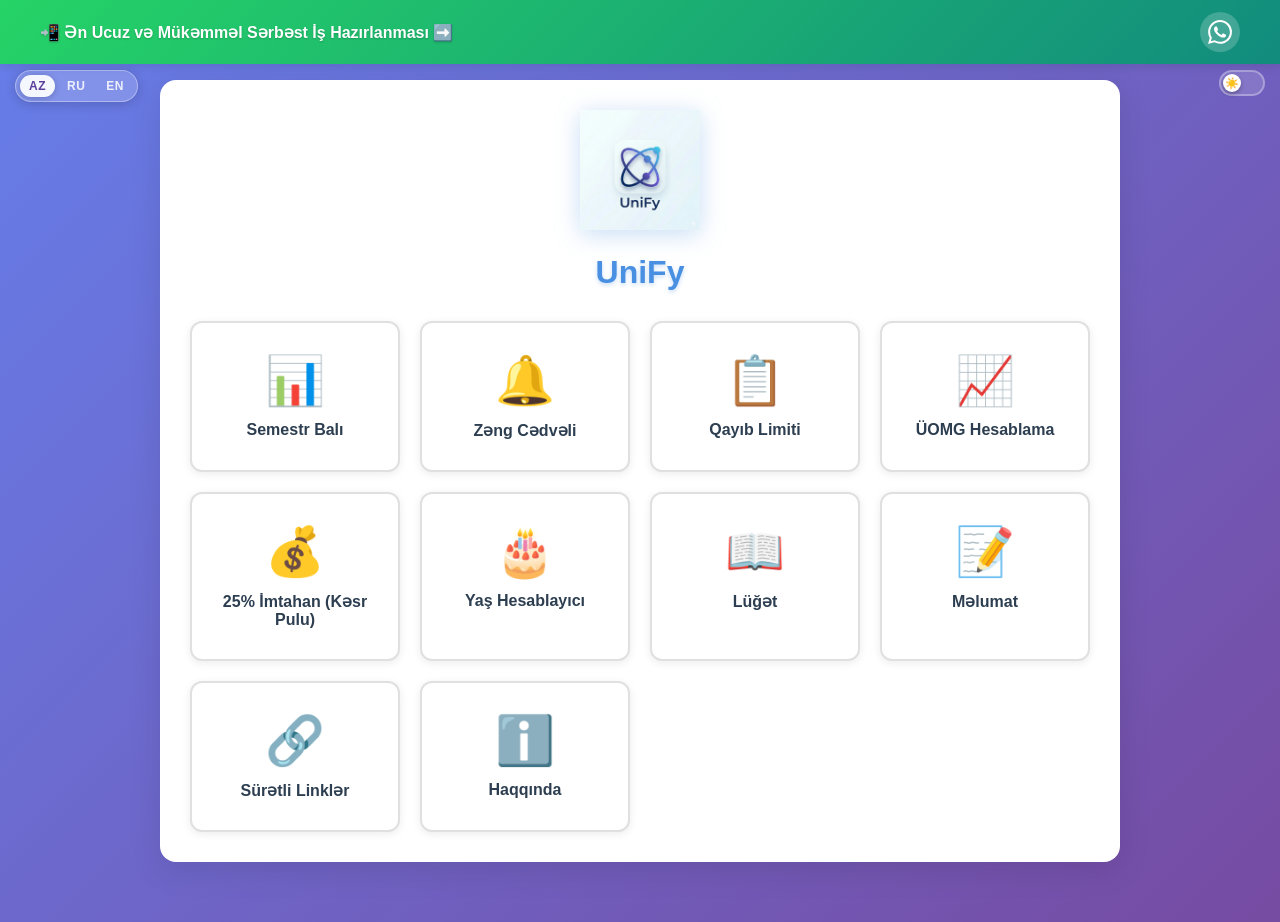
==== index.html @ 50941c1e "feat: zeng cedveli, qayib limiti, performans optimizasiyasi, supabase genislendirilmesi - Performans" ====
<!DOCTYPE html>
<html lang="az">
<head>
    <meta charset="UTF-8">
    <meta name="viewport" content="width=device-width, initial-scale=1.0, viewport-fit=cover">
    
    <!-- SEO Meta Tags -->
    <meta name="description" content="ÜOMG hesablama kalkulyatoru, semestr balı hesablama, kəsr ödənişi və 25% imtahan haqqı hesablayan tələbə aləti. BDU və digər universitetlər üçün kredit, kollekvium, seminar və davamiyyət balı hesablama, ÜOMG kalkulyatoru, ÜOMG hesablama, semestr balı hesablama, semestr bal hesablama, kəsr ödənişi hesablama, kəsr pulu hesablama, 25 faiz imtahan haqqı, 25 faiz imtahan pulu, 25 faiz imtahan pulu hesablama, kredit hesablama, kollekvium balı, seminar balı, davamiyyət hesablama, GPA kalkulyator Azərbaycan, BDU ÜOMG kalkulyator">
    <meta name="keywords" content="ÜOMG kalkulyatoru, ÜOMG hesablama, semestr balı hesablama, semestr bal hesablama, kəsr ödənişi hesablama, kəsr pulu hesablama, 25 faiz imtahan haqqı, 25 faiz imtahan pulu, 25 faiz imtahan pulu hesablama, kredit hesablama, kollekvium balı, seminar balı, davamiyyət hesablama, GPA kalkulyator Azərbaycan, BDU ÜOMG kalkulyator">
    <meta name="author" content="618 Team">
    <meta name="robots" content="index, follow">
    <meta name="googlebot" content="index, follow">
    <meta name="language" content="Azerbaijani">
    
    <!-- Open Graph / Facebook -->
    <meta property="og:type" content="website">
    <meta property="og:url" content="https://edu-unify.vercel.app/">
    <meta property="og:title" content="Semestr Bal Hesablama, ÜOMG Hesablama, Kəsr Pulu Hesablama | UniFy">
    <meta property="og:description" content="Tələbələr üçün ÜOMG hesablama, semestr bal hesablama, kəsr ödənişi hesablama və akademik hesablamalar. BDU və digər universitetlər üçün.">
    <meta property="og:image" content="https://edu-unify.vercel.app/logo.png">
    <meta property="og:locale" content="az_AZ">
    <meta property="og:site_name" content="UniFy - Akademik Köməkçi">
    
    <!-- Twitter Card -->
    <meta name="twitter:card" content="summary_large_image">
    <meta name="twitter:url" content="https://edu-unify.vercel.app/">
    <meta name="twitter:title" content="UniFy - Akademik Köməkçi | ÜOMG, Semestr Balı, Kəsr Ödənişi Hesablama">
    <meta name="twitter:description" content="Tələbələr üçün ÜOMG hesablama, semestr bal hesablama, kəsr ödənişi hesablama və akademik hesablamalar.">
    <meta name="twitter:image" content="https://edu-unify.vercel.app/logo.png">
    
    <!-- Canonical URL -->
    <link rel="canonical" href="https://edu-unify.vercel.app/">
    
    <!-- Theme Colors -->
    <meta name="theme-color" content="#4A90E2">
    <meta name="msapplication-TileColor" content="#4A90E2">
    
    <!-- iOS PWA Meta Tags -->
    <meta name="apple-mobile-web-app-capable" content="yes">
    <meta name="apple-mobile-web-app-status-bar-style" content="default">
    <meta name="apple-mobile-web-app-title" content="UniFy">
    <meta name="format-detection" content="telephone=no">
    
    <title>Semestr Bal Hesablama, ÜOMG Hesablama, Kəsr Pulu Hesablama | UniFy</title>
    
    <!-- PWA Manifest -->
    <link rel="manifest" href="/manifest.json">
    
    <!-- Icons -->
    <link rel="icon" type="image/png" href="/logo.png">
    <link rel="apple-touch-icon" href="/logo.png">
    <link rel="apple-touch-icon" sizes="180x180" href="/logo.png">
    <link rel="apple-touch-icon" sizes="167x167" href="/logo.png">
    <link rel="apple-touch-icon" sizes="152x152" href="/logo.png">
    <link rel="apple-touch-icon" sizes="120x120" href="/logo.png">
    <link rel="apple-touch-startup-image" href="/logo.png">
    
    <link rel="stylesheet" href="/styles.css">
    
    <!-- JSON-LD Structured Data for SEO -->
    <script type="application/ld+json">
    {
      "@context": "https://schema.org",
      "@type": "WebApplication",
      "name": "UniFy - Akademik Köməkçi",
      "url": "https://edu-unify.vercel.app/",
      "description": "Tələbələr üçün ÜOMG hesablama, semestr bal hesablama, kəsr ödənişi hesablama və akademik hesablamalar.",
      "applicationCategory": "EducationalApplication",
      "operatingSystem": "Any",
      "offers": { "@type": "Offer", "price": "0", "priceCurrency": "AZN" },
      "inLanguage": "az",
      "author": { "@type": "Organization", "name": "618 Team" }
    }
    </script>
    
    <!-- Google tag (gtag.js) -->
    <script async src="https://www.googletagmanager.com/gtag/js?id=G-9Q3VC90V6V"></script>
    <script>
      window.dataLayer = window.dataLayer || [];
      function gtag(){dataLayer.push(arguments);}
      gtag('js', new Date());
      gtag('config', 'G-9Q3VC90V6V');
    </script>
</head>
<body>
    <h1 style="position:absolute; left:-9999px;">
       Semestr Bal Hesablayıcı, ÜOMG Hesablayıcı, Kəsr Pulu Hesablayıcı
    </h1>

    <!-- Language Selector -->
    <div class="lang-selector">
        <button class="lang-btn active" id="lang-az" onclick="setLanguage('az')">AZ</button>
        <button class="lang-btn" id="lang-ru" onclick="setLanguage('ru')">RU</button>
        <button class="lang-btn" id="lang-en" onclick="setLanguage('en')">EN</button>
    </div>

    <!-- Dark/Light Mode Toggle -->
    <button class="theme-toggle-btn" id="theme-toggle" onclick="toggleTheme()" title="Tema dəyiş">
        <span class="toggle-circle" id="toggle-icon">☀️</span>
    </button>

    <!-- Banner - Sabit -->
    <div class="banner">
        <div class="banner-content">
            <span data-i18n="banner_text">📲 Ən Ucuz və Mükəmməl Sərbəst İş Hazırlanması ➡️</span>
            <a href="https://wa.me/994778000983?text=Salam!" class="whatsapp-btn" target="_blank" rel="noopener">
                <svg width="24" height="24" viewBox="0 0 24 24" fill="white">
                    <path d="M17.472 14.382c-.297-.149-1.758-.867-2.03-.967-.273-.099-.471-.148-.67.15-.197.297-.767.966-.94 1.164-.173.199-.347.223-.644.075-.297-.15-1.255-.463-2.39-1.475-.883-.788-1.48-1.761-1.653-2.059-.173-.297-.018-.458.13-.606.134-.133.298-.347.446-.52.149-.174.198-.298.298-.497.099-.198.05-.371-.025-.52-.075-.149-.669-1.612-.916-2.207-.242-.579-.487-.5-.669-.51-.173-.008-.371-.01-.57-.01-.198 0-.52.074-.792.372-.272.297-1.04 1.016-1.04 2.479 0 1.462 1.065 2.875 1.213 3.074.149.198 2.096 3.2 5.077 4.487.709.306 1.262.489 1.694.625.712.227 1.36.195 1.871.118.571-.085 1.758-.719 2.006-1.413.248-.694.248-1.289.173-1.413-.074-.124-.272-.198-.57-.347m-5.421 7.403h-.004a9.87 9.87 0 01-5.031-1.378l-.361-.214-3.741.982.998-3.648-.235-.374a9.86 9.86 0 01-1.51-5.26c.001-5.45 4.436-9.884 9.888-9.884 2.64 0 5.122 1.03 6.988 2.898a9.825 9.825 0 012.893 6.994c-.003 5.45-4.437 9.884-9.885 9.884m8.413-18.297A11.815 11.815 0 0012.05 0C5.495 0 .16 5.335.157 11.892c0 2.096.547 4.142 1.588 5.945L.057 24l6.305-1.654a11.882 11.882 0 005.683 1.448h.005c6.554 0 11.89-5.335 11.893-11.893a11.821 11.821 0 00-3.48-8.413Z"/>
                </svg>
            </a>
        </div>
    </div>

    <!-- Endirmə Düyməsi (PWA Install) -->
    <button id="install-button" class="install-btn" onclick="installApp()" style="display: none;">
        <svg width="24" height="24" viewBox="0 0 24 24" fill="white">
            <path d="M19 9h-4V3H9v6H5l7 7 7-7zM5 18v2h14v-2H5z"/>
        </svg>
        <span data-i18n="install_app">Tətbiqi Endir</span>
    </button>

    <!-- iOS Install Banner -->
    <div id="ios-install-banner" class="ios-banner" style="display: none;">
        <div class="ios-banner-content">
            <button class="ios-banner-close" onclick="closeIOSBanner()">✕</button>
            <div class="ios-banner-icon">
                <img src="/logo.png" alt="UniFy Logo" style="width: 48px; height: 48px; border-radius: 12px;">
            </div>
            <div class="ios-banner-text">
                <h3 data-i18n="ios_install_title">UniFy Tətbiqini Quraşdır</h3>
                <p data-i18n="ios_install_desc">Safari-də <strong>Paylaş</strong> düyməsinə basın və <strong>"Add to Home Screen"</strong> seçin</p>
                <div class="ios-instructions">
                    <span class="ios-step">1️⃣ <span data-i18n="ios_step1">Aşağıdakı</span> <svg width="16" height="16" viewBox="0 0 24 24" fill="currentColor"><path d="M16 5l-1.42 1.42-1.59-1.59V16h-1.98V4.83L9.42 6.42 8 5l4-4 4 4zm4 5v11c0 1.1-.9 2-2 2H6c-1.11 0-2-.9-2-2V10c0-1.11.89-2 2-2h3v2H6v11h12V10h-3V8h3c1.1 0 2 .89 2 2z"/></svg> <span data-i18n="ios_step1b">Düyməsinə Basın</span></span>
                    <span class="ios-step">2️⃣ <span data-i18n="ios_step2">Yuxarıdaki İkon Çıxmadığı halda Yanaşı 3 nöqtə Sonra Paylaş (daha fazla) Düyməsinə Basın</span></span>
                    <span class="ios-step">3️⃣ <span data-i18n="ios_step3">"Add to Home Screen" Seçin</span></span>
                    <span class="ios-step">4️⃣ <span data-i18n="ios_step4">"Add və ya +" Düyməsinə Basın</span></span>
                </div>
            </div>
        </div>
    </div>

    <!-- Ana Container -->
    <div class="container">
        <!-- Ana Səhifə -->
        <div id="home-page" class="page active">
            <div class="logo-container">
                <img src="/logo.png" alt="BDU Logo" class="main-logo">
            </div>
            <h1 class="main-title">UniFy</h1>
            
            <div class="menu-grid">
                <button class="menu-btn" onclick="showPage('semestr-page')">
                    <span class="menu-icon">📊</span>
                    <span class="menu-text" data-i18n="menu_semestr">Semestr Balı</span>
                </button>
                
                <button class="menu-btn" onclick="showPage('zeng-page')">
                    <span class="menu-icon">🔔</span>
                    <span class="menu-text" data-i18n="menu_zeng">Zəng Cədvəli</span>
                </button>
                
                <button class="menu-btn" onclick="showPage('qayib-page')">
                    <span class="menu-icon">📋</span>
                    <span class="menu-text" data-i18n="menu_qayib">Qayıb Limiti</span>
                </button>
                
                <button class="menu-btn" onclick="showPage('uomg-page')">
                    <span class="menu-icon">📈</span>
                    <span class="menu-text" data-i18n="menu_uomg">ÜOMG Hesablama</span>
                </button>
                
                <button class="menu-btn" onclick="showPage('kesr-page')">
                    <span class="menu-icon">💰</span>
                    <span class="menu-text" data-i18n="menu_kesr">25% İmtahan (Kəsr Pulu)</span>
                </button>
                
                <button class="menu-btn" onclick="showPage('yas-page')">
                    <span class="menu-icon">🎂</span>
                    <span class="menu-text" data-i18n="menu_yas">Yaş Hesablayıcı</span>
                </button>
                
                <button class="menu-btn" onclick="showPage('luget-page')">
                    <span class="menu-icon">📖</span>
                    <span class="menu-text" data-i18n="menu_luget">Lüğət</span>
                </button>
                
                <button class="menu-btn" onclick="showPage('melumat-page')">
                    <span class="menu-icon">📝</span>
                    <span class="menu-text" data-i18n="menu_melumat">Məlumat</span>
                </button>
                
                <button class="menu-btn" onclick="showPage('linkler-page')">
                    <span class="menu-icon">🔗</span>
                    <span class="menu-text" data-i18n="menu_links">Sürətli Linklər</span>
                </button>
                
                <button class="menu-btn" onclick="showPage('haqqinda-page')">
                    <span class="menu-icon">ℹ️</span>
                    <span class="menu-text" data-i18n="menu_about">Haqqında</span>
                </button>
            </div>
        </div>

        <!-- Semestr Balı Səhifəsi -->
        <div id="semestr-page" class="page">
            <button class="back-btn" onclick="showPage('home-page')" data-i18n="back_btn">← Geri</button>
            <h2 class="page-title" data-i18n="semestr_title">Semestr Balı Hesablama</h2>
            
            <div class="form-section">
                <h3 data-i18n="seminar_label">Seminar</h3>
                <div class="input-group">
                    <label data-i18n="seminar_count_label">Seminar sayı (maksimum 9):</label>
                    <input type="number" id="seminar-count" min="1" max="9" data-i18n-placeholder="seminar_placeholder">
                    <button onclick="generateSeminarInputs()" class="generate-btn" data-i18n="create_btn">Yarat</button>
                </div>
                <div id="seminar-inputs"></div>
            </div>

            <div class="form-section">
                <h3 data-i18n="kollekvium_label">Kollekvium</h3>
                <div class="input-group">
                    <label data-i18n="kollekvium_count_label">Kollekvium sayı (maksimum 4):</label>
                    <input type="number" id="kollekvium-count" min="1" max="4" data-i18n-placeholder="kollekvium_placeholder">
                    <button onclick="generateKollekviumInputs()" class="generate-btn" data-i18n="create_btn">Yarat</button>
                </div>
                <div id="kollekvium-inputs"></div>
            </div>

            <div class="form-section">
                <h3 data-i18n="serbest_label">Sərbəst İş</h3>
                <div class="input-group">
                    <label data-i18n="serbest_score_label">Sərbəst iş balı (0-10):</label>
                    <input type="number" id="serbest-is" min="0" max="10" step="0.1" data-i18n-placeholder="serbest_placeholder">
                </div>
            </div>

            <div class="form-section">
                <h3 data-i18n="davamiyyet_label">Davamiyyət</h3>
                <div class="input-group">
                    <label data-i18n="fenn_saat_label">Fənn saatı:</label>
                    <select id="fenn-saat">
                        <option value="" data-i18n="select_option">Seçin</option>
                        <option value="30">30 saat</option>
                        <option value="45">45 saat</option>
                        <option value="60">60 saat</option>
                        <option value="75">75 saat</option>
                        <option value="90">90 saat</option>
                        <option value="105">105 saat</option>
                    </select>
                </div>
                <div class="input-group">
                    <label data-i18n="qayib_label">Qayıb sayı:</label>
                    <input type="number" id="qayib-sayi" min="0" data-i18n-placeholder="qayib_placeholder">
                </div>
            </div>

            <button onclick="hesablaSemestr()" class="calculate-btn" data-i18n="calculate_btn">Hesabla</button>

            <div id="semestr-result" class="result-box"></div>
        </div>

        <!-- Zəng Cədvəli Səhifəsi -->
        <div id="zeng-page" class="page">
            <button class="back-btn" onclick="showPage('home-page')" data-i18n="back_btn">← Geri</button>
            <h2 class="page-title" data-i18n="zeng_title">Zəng Cədvəli</h2>
            <div id="schedule-content"></div>
        </div>

        <!-- Qayıb Limiti Səhifəsi -->
        <div id="qayib-page" class="page">
            <button class="back-btn" onclick="showPage('home-page')" data-i18n="back_btn">← Geri</button>
            <h2 class="page-title" data-i18n="qayib_limit_title">Qayıb Limiti</h2>
            <div id="absence-content"></div>
        </div>

        <!-- ÜOMG Səhifəsi -->
        <div id="uomg-page" class="page">
            <button class="back-btn" onclick="showPage('home-page')" data-i18n="back_btn">← Geri</button>
            <h2 class="page-title" data-i18n="uomg_title">ÜOMG Hesablama</h2>
            
            <div class="form-section">
                <div class="input-group">
                    <label data-i18n="fenn_count_label">Fənn sayı (maksimum 9):</label>
                    <input type="number" id="fenn-count" min="1" max="9" data-i18n-placeholder="fenn_placeholder">
                    <button onclick="generateFennInputs()" class="generate-btn" data-i18n="create_btn">Yarat</button>
                </div>
                <div id="fenn-inputs"></div>
            </div>

            <button onclick="hesablaUOMG()" class="calculate-btn" data-i18n="calculate_btn">Hesabla</button>

            <div id="uomg-result" class="result-box"></div>
        </div>

        <!-- Kəsr Pulu Səhifəsi -->
        <div id="kesr-page" class="page">
            <button class="back-btn" onclick="showPage('home-page')" data-i18n="back_btn">← Geri</button>
            <h2 class="page-title" data-i18n="kesr_title">25% İmtahan (Kəsr Pulu) Hesablama</h2>
            
            <div class="form-section">
                <div class="input-group">
                    <label data-i18n="illik_odenis_label">İllik ödəniş (AZN):</label>
                    <input type="number" id="illik-odenis" min="0" step="0.01" data-i18n-placeholder="illik_placeholder">
                </div>
                <div class="input-group">
                    <label data-i18n="fenn_kredit_label">Fənnin kredit sayı:</label>
                    <input type="number" id="fenn-kredit" min="1" data-i18n-placeholder="kredit_placeholder">
                </div>
            </div>

            <button onclick="hesablaKesr()" class="calculate-btn" data-i18n="calculate_btn">Hesabla</button>

            <div id="kesr-result" class="result-box"></div>
        </div>

        <!-- Yaş Hesablayıcı Səhifəsi -->
        <div id="yas-page" class="page">
            <button class="back-btn" onclick="showPage('home-page')" data-i18n="back_btn">← Geri</button>
            <h2 class="page-title" data-i18n="yas_title">Yaş Hesablayıcı</h2>
            
            <div class="form-section">
                <div class="input-group">
                    <label data-i18n="dogum_tarixi_label">Doğum tarixi:</label>
                    <input type="date" id="dogum-tarixi">
                </div>
            </div>

            <button onclick="hesablaYas()" class="calculate-btn" data-i18n="calculate_btn">Hesabla</button>

            <div id="yas-result" class="result-box"></div>
        </div>

        <!-- Haqqında Səhifəsi -->
        <div id="haqqinda-page" class="page">
            <button class="back-btn" onclick="showPage('home-page')" data-i18n="back_btn">← Geri</button>
            <h2 class="page-title" data-i18n="about_title">Haqqında</h2>
            <div class="info-box">
                <p class="centered-text"> 
                    <span data-i18n="about_p1">Tətbiq tələbələrin akademik həyatına müsbət təsir göstərmək üçün yaradılıb.</span>
                </p>
                <br>   
                <p> 
                    <span data-i18n="about_p2">İstifadəçilər tətbiqin daxilində olan alətlərdən istifadə edərək işlərinə yarayacaq məlumatlar əldə edə bilərlər.</span>
                </p>
                <br>
                <p>
                   <span data-i18n="about_p3">Tətbiqə giriş etdikdə "Yeni versiya mövcuddur" bildirişi gəlirsə, yeniləməyiniz tövsiyə olunur.</span>
                </p>
                <br>
                <p>
                   <span data-i18n="about_p4">(Heç bir şəkildə məlumatlarınız toplanmır.)</span>
                </p>
                <br>
                <p>
                   <span data-i18n="about_contact">İş birliyi üçün:</span><a href="https://wa.me/994778000983" data-i18n="about_contact_link">WhatsApp ilə əlaqə saxlayın</a>
                </p>
                <br>
                <p class="centered-text">
                    <span data-i18n="about_designer">Tətbiqin dizaynı və funksionallığı Nurxan tərəfindən hazırlanıb.</span>
                </p>
                <br>
                <p>
                    <span data-i18n="about_thanks">Dəstək Üçün:
                    Nəbiyeva Nuray,
                    Rəhimov Riyad və TT2-Qrupuna Təşəkkür.</span>
                </p>
                <br>
                <p>© 2026 v1.04.0</p>
            </div>
        </div>

        <!-- Lüğət Səhifəsi -->
        <div id="luget-page" class="page">
            <button class="back-btn" onclick="showPage('home-page')" data-i18n="back_btn">← Geri</button>
            <h2 class="page-title" data-i18n="luget_title">Akademik Lüğət</h2>
            <div class="dictionary-list" id="dictionary-list"></div>
        </div>

        <!-- Məlumat Səhifəsi -->
        <div id="melumat-page" class="page">
            <button class="back-btn" onclick="showPage('home-page')" data-i18n="back_btn">← Geri</button>
            <h2 class="page-title" data-i18n="melumat_title">Akademik Məlumat</h2>
            <div class="info-list" id="info-list"></div>
        </div>

        <!-- Sürətli Linklər Səhifəsi -->
        <div id="linkler-page" class="page">
            <button class="back-btn" onclick="showPage('home-page')" data-i18n="back_btn">← Geri</button>
            <h2 class="page-title" data-i18n="links_title">Sürətli Linklər</h2>
            <div class="links-list" id="links-list"></div>
        </div>
    </div>

    <script src="/app.js"></script>
</body>
</html>
---- styles.css ----
* {
    margin: 0;
    padding: 0;
    box-sizing: border-box;
}

:root {
    --primary-color: #4A90E2;
    --secondary-color: #357ABD;
    --success-color: #27AE60;
    --warning-color: #F39C12;
    --danger-color: #E74C3C;
    --text-dark: #2C3E50;
    --text-light: #7F8C8D;
    --bg-light: #F8F9FA;
    --border-color: #E0E0E0;
    --white: #FFFFFF;
    --page-bg: #FFFFFF;
    --body-bg: linear-gradient(135deg, #667eea 0%, #764ba2 100%);
    --input-bg: #FFFFFF;
    --form-section-bg: #F8F9FA;
    --info-box-bg: #F8F9FA;
    --link-item-bg: #F8F9FA;
    --link-item-hover-bg: #FFFFFF;
    --dictionary-item-bg: #F8F9FA;
    --lang-bg: rgba(255,255,255,0.18);
    --lang-border: rgba(255,255,255,0.35);
    --lang-text: rgba(255,255,255,0.85);
    --lang-active-bg: rgba(255,255,255,0.92);
    --lang-active-text: #5a3e99;
    --schedule-bg: #F0F4FF;
    --schedule-header-bg: #4A90E2;
    --schedule-row-bg: #FFFFFF;
    --schedule-alt-bg: #F8F9FA;
    --schedule-border: #D0DCFF;
    --absence-card-bg: #F0F4FF;
    --absence-border: #4A90E2;
}

/* Dark Mode Variables */
body.dark-mode {
    --text-dark: #E8EAF0;
    --text-light: #9BA3B2;
    --bg-light: #1E2535;
    --border-color: #3A4257;
    --white: #252D3D;
    --page-bg: #252D3D;
    --body-bg: linear-gradient(135deg, #1a1f35 0%, #2d1b4e 100%);
    --input-bg: #2E3747;
    --form-section-bg: #1E2535;
    --info-box-bg: #1E2535;
    --link-item-bg: #1E2535;
    --link-item-hover-bg: #252D3D;
    --dictionary-item-bg: #1E2535;
    --lang-bg: rgba(74,144,226,0.18);
    --lang-border: rgba(74,144,226,0.4);
    --lang-text: rgba(200,215,255,0.85);
    --lang-active-bg: rgba(74,144,226,0.85);
    --lang-active-text: #FFFFFF;
    --schedule-bg: #1A2035;
    --schedule-header-bg: #2C4A7C;
    --schedule-row-bg: #252D3D;
    --schedule-alt-bg: #1E2535;
    --schedule-border: #3A4257;
    --absence-card-bg: #1A2035;
    --absence-border: #4A90E2;
}

/* Performans üçün: transition yalnız lazım olan elementlərə tətbiq olunur */
body {
    font-family: -apple-system, BlinkMacSystemFont, 'Segoe UI', Roboto, Oxygen, Ubuntu, Cantarell, sans-serif;
    background: var(--body-bg);
    min-height: 100vh;
    padding-top: 60px;
    color: var(--text-dark);
}

/* Theme dəyişimi zamanı animasiya olmadan - donma qarşısı */
body.theme-transitioning * {
    transition: none !important;
}

/* Banner */
.banner {
    position: fixed;
    top: 0;
    left: 0;
    right: 0;
    background: linear-gradient(135deg, #25D366 0%, #128C7E 100%);
    padding: 12px 20px;
    box-shadow: 0 2px 10px rgba(0,0,0,0.1);
    z-index: 1000;
}

.banner-content {
    display: flex;
    justify-content: space-between;
    align-items: center;
    max-width: 1200px;
    margin: 0 auto;
}

.banner-content span {
    color: #FFFFFF;
    font-weight: 600;
    font-size: 16px;
    text-shadow: 0 1px 2px rgba(0,0,0,0.2);
}

.whatsapp-btn {
    background: rgba(255, 255, 255, 0.2);
    border-radius: 50%;
    width: 40px;
    height: 40px;
    display: flex;
    align-items: center;
    justify-content: center;
    transition: background 0.2s, transform 0.2s;
    text-decoration: none;
    flex-shrink: 0;
}

.whatsapp-btn:hover {
    background: rgba(255, 255, 255, 0.3);
    transform: scale(1.1);
}

/* Container */
.container {
    max-width: 1000px;
    margin: 20px auto;
    padding: 0 20px 40px;
}

/* Page */
.page {
    display: none;
    background: var(--page-bg);
    border-radius: 16px;
    padding: 30px;
    box-shadow: 0 8px 32px rgba(0,0,0,0.1);
    animation: fadeIn 0.25s ease;
}

.page.active {
    display: block;
}

@keyframes fadeIn {
    from { opacity: 0; transform: translateY(8px); }
    to   { opacity: 1; transform: translateY(0); }
}

/* Titles */
.main-title {
    text-align: center;
    color: #4A90E2;
    font-size: 32px;
    margin-bottom: 30px;
    text-shadow: 0 2px 4px rgba(74, 144, 226, 0.3);
    font-weight: 700;
}

/* Logo Container */
.logo-container {
    text-align: center;
    margin-bottom: 20px;
}

.main-logo {
    width: 120px;
    height: 120px;
    object-fit: contain;
    filter: drop-shadow(0 4px 12px rgba(74, 144, 226, 0.3));
}

.page-title {
    font-size: 26px;
    color: var(--primary-color);
    margin-bottom: 25px;
    text-align: center;
}

/* Menu Grid */
.menu-grid {
    display: grid;
    grid-template-columns: repeat(auto-fit, minmax(200px, 1fr));
    gap: 20px;
}

.menu-btn {
    background: var(--page-bg);
    border: 2px solid var(--border-color);
    border-radius: 12px;
    padding: 30px 20px;
    cursor: pointer;
    transition: transform 0.2s, box-shadow 0.2s, border-color 0.2s;
    display: flex;
    flex-direction: column;
    align-items: center;
    gap: 12px;
    box-shadow: 0 2px 8px rgba(0,0,0,0.08);
}

.menu-btn:hover {
    transform: translateY(-5px);
    box-shadow: 0 8px 20px rgba(74, 144, 226, 0.3);
    border-color: var(--primary-color);
}

.menu-icon {
    font-size: 48px;
}

.menu-text {
    font-size: 16px;
    font-weight: 600;
    color: var(--text-dark);
    text-align: center;
}

/* Back Button */
.back-btn {
    background: var(--text-light);
    color: #FFFFFF;
    border: none;
    padding: 10px 20px;
    border-radius: 8px;
    font-size: 16px;
    cursor: pointer;
    margin-bottom: 20px;
    transition: background 0.2s;
}

.back-btn:hover {
    background: var(--text-dark);
}

/* Form Section */
.form-section {
    margin-bottom: 30px;
    padding: 20px;
    background: var(--form-section-bg);
    border-radius: 12px;
}

.form-section h3 {
    color: var(--primary-color);
    margin-bottom: 15px;
    font-size: 20px;
}

.input-group {
    margin-bottom: 15px;
}

.input-group label {
    display: block;
    margin-bottom: 8px;
    font-weight: 600;
    color: var(--text-dark);
}

.input-group input,
.input-group select {
    width: 100%;
    padding: 12px;
    border: 2px solid var(--border-color);
    border-radius: 8px;
    font-size: 16px;
    transition: border-color 0.2s, box-shadow 0.2s;
    background: var(--input-bg);
    color: var(--text-dark);
}

.input-group input:focus,
.input-group select:focus {
    outline: none;
    border-color: var(--primary-color);
    box-shadow: 0 0 0 3px rgba(74, 144, 226, 0.1);
}

/* Buttons */
.generate-btn,
.calculate-btn {
    background: var(--primary-color);
    color: #FFFFFF;
    border: none;
    padding: 12px 30px;
    border-radius: 8px;
    font-size: 16px;
    font-weight: 600;
    cursor: pointer;
    transition: background 0.2s, transform 0.2s, box-shadow 0.2s;
    margin-top: 10px;
}

.generate-btn:hover,
.calculate-btn:hover {
    background: var(--secondary-color);
    transform: translateY(-2px);
    box-shadow: 0 4px 12px rgba(74, 144, 226, 0.3);
}

.calculate-btn {
    width: 100%;
    padding: 15px;
    font-size: 18px;
    margin-top: 20px;
}

/* Dynamic Inputs */
.dynamic-input {
    margin-bottom: 10px;
}

.dynamic-input label {
    display: block;
    margin-bottom: 5px;
    font-weight: 500;
    color: var(--text-dark);
}

.dynamic-input input {
    width: 100%;
    padding: 10px;
    border: 2px solid var(--border-color);
    border-radius: 8px;
    font-size: 15px;
    background: var(--input-bg);
    color: var(--text-dark);
}

/* Placeholder */
.dynamic-input input::placeholder,
.input-group input::placeholder {
    color: #BDC3C7;
    opacity: 0.6;
}

/* Install Button */
.install-btn {
    position: fixed;
    bottom: 80px;
    right: 20px;
    background: linear-gradient(135deg, #4A90E2 0%, #357ABD 100%);
    color: white;
    border: none;
    border-radius: 50px;
    padding: 15px 25px;
    display: flex;
    align-items: center;
    gap: 10px;
    font-size: 16px;
    font-weight: 600;
    cursor: pointer;
    box-shadow: 0 4px 20px rgba(74, 144, 226, 0.4);
    z-index: 999;
    transition: transform 0.2s, box-shadow 0.2s;
    animation: slideInRight 0.5s ease, pulse 2s ease-in-out infinite;
}

.install-btn:hover {
    transform: translateY(-3px);
    box-shadow: 0 6px 30px rgba(74, 144, 226, 0.6);
}

.install-btn svg {
    width: 24px;
    height: 24px;
}

/* iOS Install Banner */
.ios-banner {
    position: fixed;
    bottom: 0;
    left: 0;
    right: 0;
    background: linear-gradient(135deg, #4A90E2 0%, #357ABD 100%);
    color: white;
    padding: 20px;
    box-shadow: 0 -4px 20px rgba(0, 0, 0, 0.2);
    z-index: 1001;
    animation: slideInUp 0.4s ease;
}

.ios-banner-content {
    max-width: 600px;
    margin: 0 auto;
    position: relative;
}

.ios-banner-close {
    position: absolute;
    top: -10px;
    right: 0;
    background: rgba(255, 255, 255, 0.2);
    border: none;
    color: white;
    width: 30px;
    height: 30px;
    border-radius: 50%;
    font-size: 20px;
    cursor: pointer;
    transition: background 0.2s, transform 0.2s;
}

.ios-banner-close:hover {
    background: rgba(255, 255, 255, 0.3);
    transform: scale(1.1);
}

.ios-banner-icon {
    float: left;
    margin-right: 15px;
}

.ios-banner-text h3 {
    margin: 0 0 8px 0;
    font-size: 18px;
    font-weight: 700;
}

.ios-banner-text p {
    margin: 0 0 12px 0;
    font-size: 14px;
    line-height: 1.5;
    opacity: 0.95;
}

.ios-instructions {
    display: flex;
    flex-direction: column;
    gap: 6px;
    font-size: 13px;
    background: rgba(255, 255, 255, 0.15);
    padding: 10px;
    border-radius: 8px;
    margin-top: 10px;
}

.ios-step {
    display: flex;
    align-items: center;
    gap: 8px;
}

.ios-step svg {
    flex-shrink: 0;
}

@keyframes slideInUp {
    from { transform: translateY(100%); opacity: 0; }
    to   { transform: translateY(0);    opacity: 1; }
}

@keyframes slideInRight {
    from { transform: translateX(100px); opacity: 0; }
    to   { transform: translateX(0);     opacity: 1; }
}

@keyframes pulse {
    0%, 100% { box-shadow: 0 4px 20px rgba(74, 144, 226, 0.4); }
    50%       { box-shadow: 0 4px 30px rgba(74, 144, 226, 0.7); }
}

/* Result Box */
.result-box {
    margin-top: 30px;
    padding: 25px;
    border-radius: 12px;
    display: none;
}

.result-box.show {
    display: block;
    animation: slideIn 0.3s ease;
}

@keyframes slideIn {
    from { opacity: 0; transform: translateY(15px); }
    to   { opacity: 1; transform: translateY(0); }
}

.result-box.success {
    background: linear-gradient(135deg, #27AE60 0%, #229954 100%);
    color: #FFFFFF;
}

.result-box.warning {
    background: linear-gradient(135deg, #F39C12 0%, #E67E22 100%);
    color: #FFFFFF;
}

.result-box.danger {
    background: linear-gradient(135deg, #E74C3C 0%, #C0392B 100%);
    color: #FFFFFF;
}

.result-box.info {
    background: linear-gradient(135deg, #3498DB 0%, #2980B9 100%);
    color: #FFFFFF;
}

.result-title {
    font-size: 24px;
    font-weight: 700;
    margin-bottom: 15px;
    text-align: center;
}

.result-score {
    font-size: 48px;
    font-weight: 800;
    text-align: center;
    margin: 20px 0;
    text-shadow: 0 2px 4px rgba(0,0,0,0.2);
}

.result-message {
    font-size: 20px;
    font-weight: 600;
    text-align: center;
    margin-bottom: 20px;
}

.result-stats {
    background: rgba(255, 255, 255, 0.2);
    padding: 15px;
    border-radius: 8px;
    margin-top: 15px;
}

.stat-item {
    display: flex;
    justify-content: space-between;
    padding: 8px 0;
    border-bottom: 1px solid rgba(255, 255, 255, 0.2);
}

.stat-item:last-child {
    border-bottom: none;
}

.stat-label { font-weight: 500; }
.stat-value { font-weight: 700; }

/* Info Box */
.info-box {
    padding: 40px;
    text-align: center;
    background: var(--info-box-bg);
    border-radius: 12px;
}

.centered-text {
    font-size: 20px;
    color: var(--text-dark);
    font-style: serif;
}

/* Dictionary & Info Lists */
.dictionary-list,
.info-list {
    display: flex;
    flex-direction: column;
    gap: 15px;
}

.dictionary-item,
.info-item {
    padding: 20px;
    background: var(--dictionary-item-bg);
    border-radius: 12px;
    border-left: 4px solid var(--primary-color);
    color: var(--text-dark);
}

.dictionary-item strong,
.info-item strong {
    color: var(--primary-color);
    font-size: 18px;
    display: block;
    margin-bottom: 8px;
}

/* Links List */
.links-list {
    display: flex;
    flex-direction: column;
    gap: 15px;
}

.link-item {
    display: flex;
    align-items: center;
    padding: 20px;
    background: var(--link-item-bg);
    border-radius: 12px;
    text-decoration: none;
    color: var(--text-dark);
    transition: background 0.2s, border-color 0.2s, transform 0.2s;
    border: 2px solid transparent;
}

.link-item:hover {
    background: var(--link-item-hover-bg);
    border-color: var(--primary-color);
    transform: translateX(5px);
}

.link-icon {
    font-size: 32px;
    margin-right: 15px;
}

.link-text {
    flex: 1;
    font-weight: 600;
}

/* ============================================
   Dark Mode Toggle Button
   ============================================ */
.theme-toggle-btn {
    position: fixed;
    top: 70px;
    right: 15px;
    background: rgba(255, 255, 255, 0.15);
    border: 2px solid rgba(255, 255, 255, 0.3);
    border-radius: 50px;
    width: 46px;
    height: 26px;
    cursor: pointer;
    z-index: 998;
    display: flex;
    align-items: center;
    padding: 2px;
    backdrop-filter: blur(8px);
}

.theme-toggle-btn .toggle-circle {
    width: 18px;
    height: 18px;
    border-radius: 50%;
    background: #FFFFFF;
    display: flex;
    align-items: center;
    justify-content: center;
    font-size: 11px;
    box-shadow: 0 2px 4px rgba(0,0,0,0.3);
    transition: transform 0.2s, background 0.2s;
}

body.dark-mode .theme-toggle-btn .toggle-circle {
    transform: translateX(20px);
    background: #4A90E2;
}

body.dark-mode .theme-toggle-btn {
    background: rgba(74, 144, 226, 0.2);
    border-color: rgba(74, 144, 226, 0.5);
}

/* ============================================
   Language Selector
   ============================================ */
.lang-selector {
    position: fixed;
    top: 70px;
    left: 15px;
    z-index: 998;
    display: flex;
    gap: 3px;
    background: var(--lang-bg);
    border-radius: 20px;
    padding: 4px;
    backdrop-filter: blur(10px);
    -webkit-backdrop-filter: blur(10px);
    border: 1.5px solid var(--lang-border);
    box-shadow: 0 2px 12px rgba(0,0,0,0.18);
}

.lang-btn {
    background: transparent;
    border: none;
    color: var(--lang-text);
    font-size: 12px;
    font-weight: 700;
    padding: 5px 9px;
    border-radius: 14px;
    cursor: pointer;
    transition: background 0.15s, color 0.15s;
    letter-spacing: 0.5px;
    line-height: 1;
}

.lang-btn:hover {
    color: #FFFFFF;
    background: rgba(255,255,255,0.2);
}

.lang-btn.active {
    background: var(--lang-active-bg);
    color: var(--lang-active-text);
    box-shadow: 0 1px 6px rgba(0,0,0,0.22);
}

body.dark-mode .lang-btn:hover {
    background: rgba(74,144,226,0.3);
    color: #FFFFFF;
}

/* ============================================
   Zəng Cədvəli Bölməsi
   ============================================ */
.schedule-section {
    margin-bottom: 30px;
}

.schedule-shift-title {
    font-size: 18px;
    font-weight: 700;
    color: var(--primary-color);
    margin: 20px 0 12px;
    padding: 10px 15px;
    background: var(--schedule-bg);
    border-radius: 10px;
    border-left: 4px solid var(--primary-color);
    display: flex;
    align-items: center;
    gap: 8px;
}

.schedule-table {
    width: 100%;
    border-collapse: collapse;
    border-radius: 10px;
    overflow: hidden;
    box-shadow: 0 2px 8px rgba(0,0,0,0.08);
    margin-bottom: 10px;
}

.schedule-table thead tr {
    background: var(--schedule-header-bg);
    color: #fff;
}

.schedule-table th {
    padding: 12px 10px;
    text-align: center;
    font-weight: 700;
    font-size: 14px;
}

.schedule-table td {
    padding: 11px 10px;
    text-align: center;
    font-size: 14px;
    color: var(--text-dark);
    border-bottom: 1px solid var(--schedule-border);
    background: var(--schedule-row-bg);
}

.schedule-table tbody tr:nth-child(even) td {
    background: var(--schedule-alt-bg);
}

.schedule-table tbody tr:last-child td {
    border-bottom: none;
}

.schedule-lesson-num {
    font-weight: 700;
    color: var(--primary-color);
    font-size: 15px;
}

.schedule-time-block {
    display: inline-flex;
    flex-direction: column;
    gap: 3px;
    align-items: center;
}

.schedule-time-part {
    background: rgba(74,144,226,0.1);
    border-radius: 5px;
    padding: 2px 8px;
    font-weight: 600;
    font-size: 13px;
    color: var(--text-dark);
    white-space: nowrap;
}

.schedule-break {
    font-size: 11px;
    color: var(--text-light);
    background: rgba(243,156,18,0.12);
    border-radius: 4px;
    padding: 1px 6px;
    margin-top: 2px;
    font-style: italic;
}

.schedule-note {
    font-size: 12px;
    color: var(--text-light);
    text-align: center;
    margin-top: 8px;
    font-style: italic;
    padding: 6px 12px;
    background: var(--schedule-bg);
    border-radius: 7px;
}

/* ============================================
   Qayıb Limiti Bölməsi
   ============================================ */
.absence-grid {
    display: grid;
    grid-template-columns: repeat(auto-fit, minmax(260px, 1fr));
    gap: 18px;
    margin-top: 10px;
}

.absence-card {
    background: var(--absence-card-bg);
    border-radius: 12px;
    border-left: 4px solid var(--absence-border);
    padding: 18px 16px;
    box-shadow: 0 2px 8px rgba(0,0,0,0.06);
}

.absence-card-title {
    font-size: 16px;
    font-weight: 700;
    color: var(--primary-color);
    margin-bottom: 12px;
    display: flex;
    align-items: center;
    gap: 6px;
}

.absence-row {
    display: flex;
    align-items: center;
    justify-content: space-between;
    padding: 6px 0;
    border-bottom: 1px solid var(--schedule-border);
    font-size: 14px;
    color: var(--text-dark);
}

.absence-row:last-child {
    border-bottom: none;
}

.absence-count {
    font-weight: 700;
    color: var(--primary-color);
    min-width: 60px;
    text-align: right;
}

.absence-result {
    font-weight: 600;
    padding: 2px 10px;
    border-radius: 12px;
    font-size: 13px;
}

.absence-result.ball-1 {
    background: rgba(39,174,96,0.15);
    color: #27AE60;
}
.absence-result.ball-2 {
    background: rgba(243,156,18,0.15);
    color: #E67E22;
}
.absence-result.fail {
    background: rgba(231,76,60,0.15);
    color: #E74C3C;
}

/* ============================================
   Responsive
   ============================================ */
@media (max-width: 768px) {
    body {
        padding-top: 70px;
    }

    .banner-content span {
        font-size: 14px;
    }

    .main-title {
        font-size: 24px;
    }

    .main-logo {
        width: 100px;
        height: 100px;
    }

    .page-title {
        font-size: 22px;
    }

    .menu-grid {
        grid-template-columns: repeat(auto-fit, minmax(150px, 1fr));
        gap: 15px;
    }

    .menu-btn {
        padding: 20px 15px;
    }

    .menu-icon {
        font-size: 36px;
    }

    .menu-text {
        font-size: 14px;
    }

    .page {
        padding: 20px;
    }

    .result-score {
        font-size: 36px;
    }

    .result-message {
        font-size: 18px;
    }

    .install-btn {
        bottom: 70px;
        right: 15px;
        padding: 12px 20px;
        font-size: 14px;
    }

    .ios-banner {
        padding: 15px;
    }

    .ios-banner-text h3 {
        font-size: 16px;
    }

    .ios-banner-text p {
        font-size: 13px;
    }

    .ios-instructions {
        font-size: 12px;
    }

    .theme-toggle-btn {
        top: 68px;
        right: 12px;
    }

    .lang-selector {
        top: 68px;
        left: 12px;
    }

    .schedule-table th,
    .schedule-table td {
        padding: 9px 6px;
        font-size: 12px;
    }

    .schedule-time-part {
        font-size: 12px;
        padding: 2px 5px;
    }

    .absence-grid {
        grid-template-columns: 1fr;
    }
}

@media (max-width: 480px) {
    .banner-content span {
        font-size: 12px;
    }

    .main-title {
        font-size: 20px;
    }

    .main-logo {
        width: 80px;
        height: 80px;
    }

    .menu-grid {
        grid-template-columns: 1fr;
    }

    .container {
        padding: 0 15px 30px;
    }

    .install-btn {
        padding: 10px 18px;
        font-size: 13px;
    }

    .install-btn span {
        display: none;
    }
}
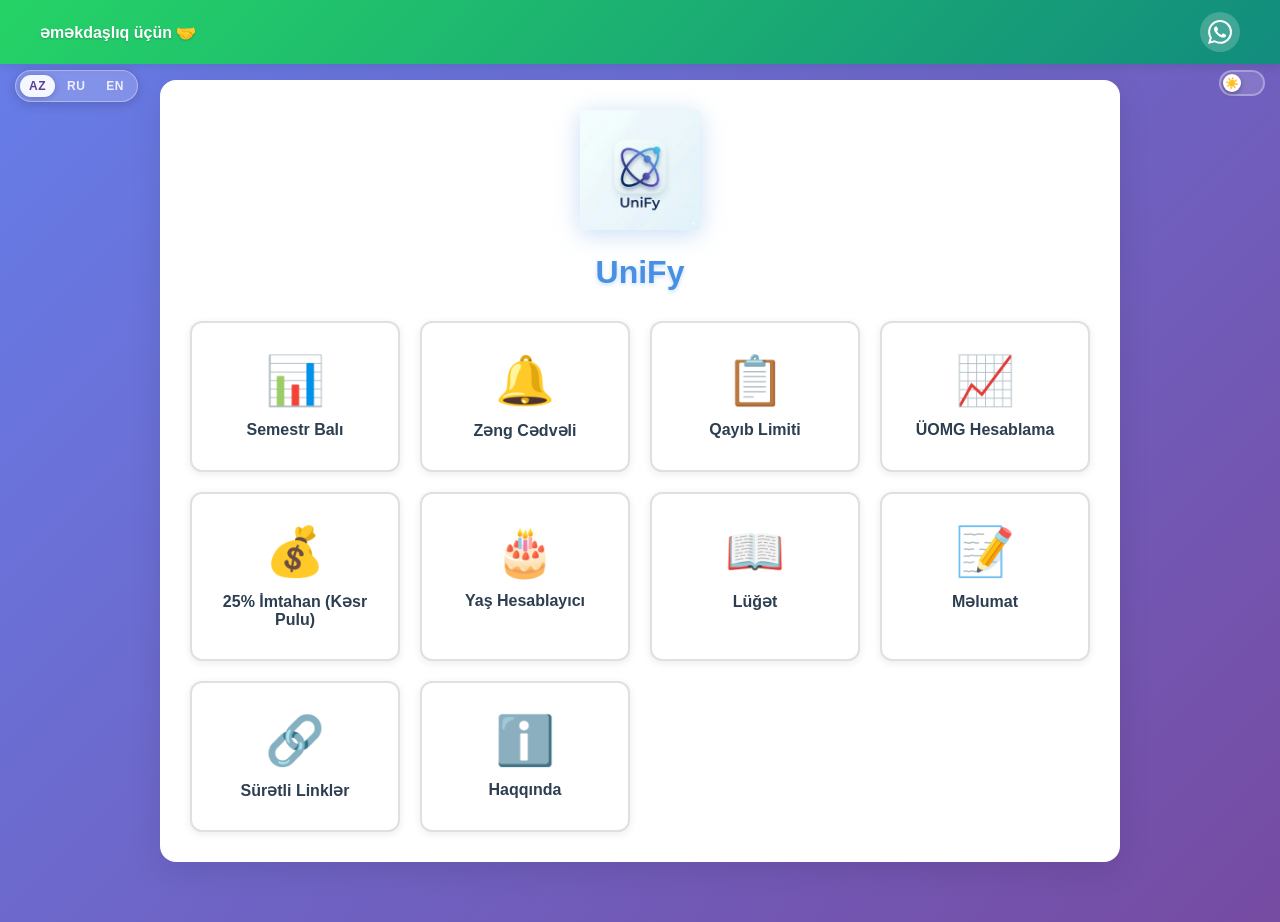
==== commit aff7c77e: "5 duzeltme: banner metni, haqqinda bolme, ikon gecikmesi, logo preload, supabase 1 sessiya 1 yazi" ====
--- a/index.html
+++ b/index.html
@@ -55,6 +55,10 @@
     <link rel="apple-touch-icon" sizes="120x120" href="/logo.png">
     <link rel="apple-touch-startup-image" href="/logo.png">
     
+    <!-- Preload kritik resurslar - anında yüklənmə üçün -->
+    <link rel="preload" href="/logo.png" as="image">
+    <link rel="preload" href="/styles.css" as="style">
+    <link rel="preload" href="/app.js" as="script">
     <link rel="stylesheet" href="/styles.css">
     
     <!-- JSON-LD Structured Data for SEO -->
@@ -102,7 +106,7 @@
     <!-- Banner - Sabit -->
     <div class="banner">
         <div class="banner-content">
-            <span data-i18n="banner_text">📲 Ən Ucuz və Mükəmməl Sərbəst İş Hazırlanması ➡️</span>
+            <span data-i18n="banner_text">əməkdaşlıq üçün 🤝</span>
             <a href="https://wa.me/994778000983?text=Salam!" class="whatsapp-btn" target="_blank" rel="noopener">
                 <svg width="24" height="24" viewBox="0 0 24 24" fill="white">
                     <path d="M17.472 14.382c-.297-.149-1.758-.867-2.03-.967-.273-.099-.471-.148-.67.15-.197.297-.767.966-.94 1.164-.173.199-.347.223-.644.075-.297-.15-1.255-.463-2.39-1.475-.883-.788-1.48-1.761-1.653-2.059-.173-.297-.018-.458.13-.606.134-.133.298-.347.446-.52.149-.174.198-.298.298-.497.099-.198.05-.371-.025-.52-.075-.149-.669-1.612-.916-2.207-.242-.579-.487-.5-.669-.51-.173-.008-.371-.01-.57-.01-.198 0-.52.074-.792.372-.272.297-1.04 1.016-1.04 2.479 0 1.462 1.065 2.875 1.213 3.074.149.198 2.096 3.2 5.077 4.487.709.306 1.262.489 1.694.625.712.227 1.36.195 1.871.118.571-.085 1.758-.719 2.006-1.413.248-.694.248-1.289.173-1.413-.074-.124-.272-.198-.57-.347m-5.421 7.403h-.004a9.87 9.87 0 01-5.031-1.378l-.361-.214-3.741.982.998-3.648-.235-.374a9.86 9.86 0 01-1.51-5.26c.001-5.45 4.436-9.884 9.888-9.884 2.64 0 5.122 1.03 6.988 2.898a9.825 9.825 0 012.893 6.994c-.003 5.45-4.437 9.884-9.885 9.884m8.413-18.297A11.815 11.815 0 0012.05 0C5.495 0 .16 5.335.157 11.892c0 2.096.547 4.142 1.588 5.945L.057 24l6.305-1.654a11.882 11.882 0 005.683 1.448h.005c6.554 0 11.89-5.335 11.893-11.893a11.821 11.821 0 00-3.48-8.413Z"/>
@@ -112,7 +116,7 @@
     </div>
 
     <!-- Endirmə Düyməsi (PWA Install) -->
-    <button id="install-button" class="install-btn" onclick="installApp()" style="display: none;">
+    <button id="install-button" class="install-btn" onclick="installApp()" style="display:none;">
         <svg width="24" height="24" viewBox="0 0 24 24" fill="white">
             <path d="M19 9h-4V3H9v6H5l7 7 7-7zM5 18v2h14v-2H5z"/>
         </svg>
@@ -355,16 +359,6 @@
                    <span data-i18n="about_contact">İş birliyi üçün:</span><a href="https://wa.me/994778000983" data-i18n="about_contact_link">WhatsApp ilə əlaqə saxlayın</a>
                 </p>
                 <br>
-                <p class="centered-text">
-                    <span data-i18n="about_designer">Tətbiqin dizaynı və funksionallığı Nurxan tərəfindən hazırlanıb.</span>
-                </p>
-                <br>
-                <p>
-                    <span data-i18n="about_thanks">Dəstək Üçün:
-                    Nəbiyeva Nuray,
-                    Rəhimov Riyad və TT2-Qrupuna Təşəkkür.</span>
-                </p>
-                <br>
                 <p>© 2026 v1.04.0</p>
             </div>
         </div>
--- a/styles.css
+++ b/styles.css
@@ -172,6 +172,9 @@
     height: 120px;
     object-fit: contain;
     filter: drop-shadow(0 4px 12px rgba(74, 144, 226, 0.3));
+    /* Anında render - gecikməsiz görünmə */
+    content-visibility: auto;
+    will-change: auto;
 }
 
 .page-title {
@@ -357,7 +360,8 @@
     box-shadow: 0 4px 20px rgba(74, 144, 226, 0.4);
     z-index: 999;
     transition: transform 0.2s, box-shadow 0.2s;
-    animation: slideInRight 0.5s ease, pulse 2s ease-in-out infinite;
+    /* Gecikməsiz - anında göstər */
+    animation: pulse 2s ease-in-out infinite;
 }
 
 .install-btn:hover {
--- a/styles.css
+++ b/styles.css
@@ -172,6 +172,9 @@
     height: 120px;
     object-fit: contain;
     filter: drop-shadow(0 4px 12px rgba(74, 144, 226, 0.3));
+    /* Anında render - gecikməsiz görünmə */
+    content-visibility: auto;
+    will-change: auto;
 }
 
 .page-title {
@@ -357,7 +360,8 @@
     box-shadow: 0 4px 20px rgba(74, 144, 226, 0.4);
     z-index: 999;
     transition: transform 0.2s, box-shadow 0.2s;
-    animation: slideInRight 0.5s ease, pulse 2s ease-in-out infinite;
+    /* Gecikməsiz - anında göstər */
+    animation: pulse 2s ease-in-out infinite;
 }
 
 .install-btn:hover {
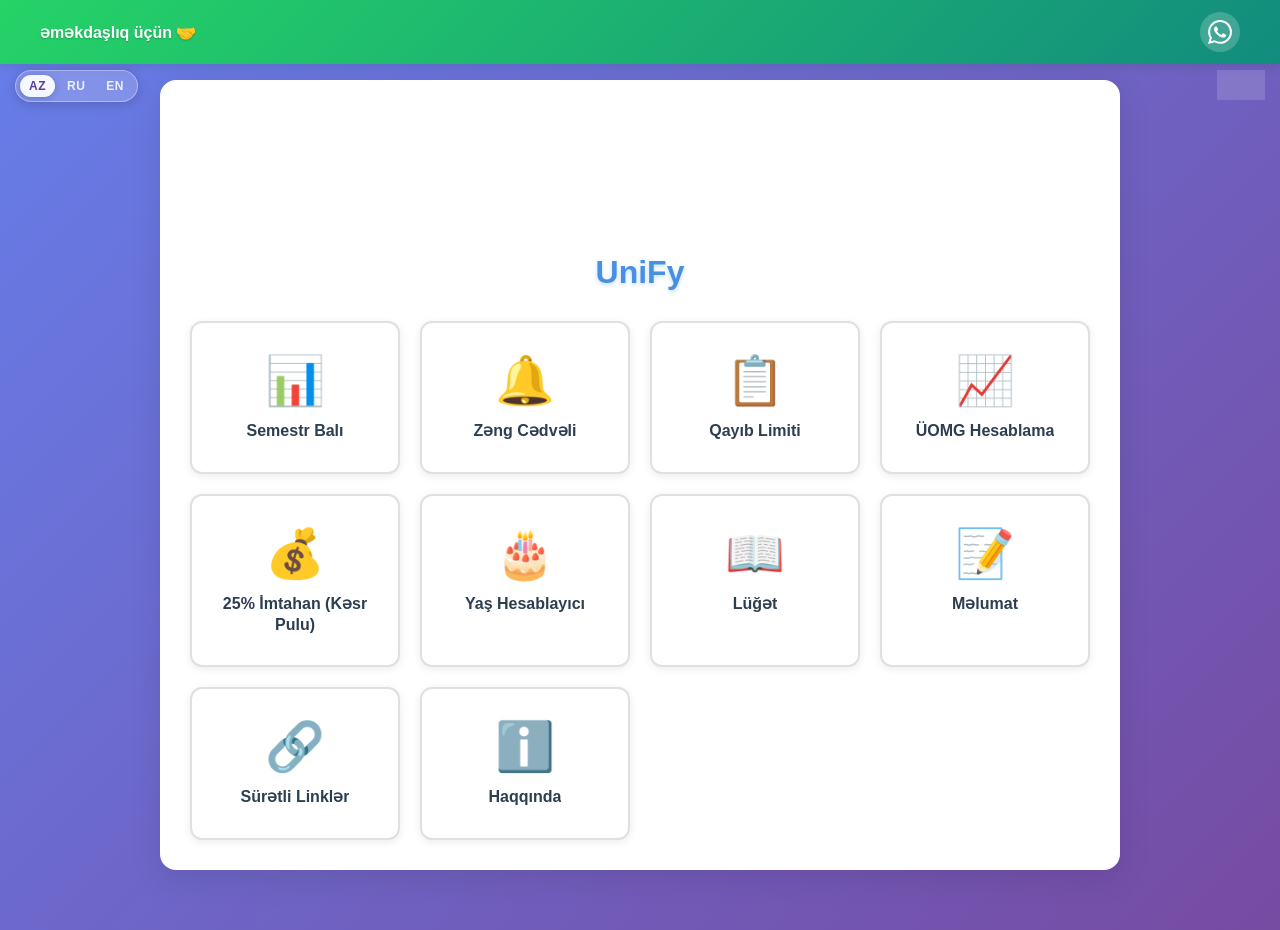
==== commit add9eba3: "fix: 2-column responsive menu grid + faster PWA splash - styles.css: menu-grid default 2col, tablet " ====
--- a/index.html
+++ b/index.html
@@ -55,11 +55,21 @@
     <link rel="apple-touch-icon" sizes="120x120" href="/logo.png">
     <link rel="apple-touch-startup-image" href="/logo.png">
     
+    <!-- DNS prefetch & preconnect -->
+    <link rel="dns-prefetch" href="https://www.googletagmanager.com">
+    <link rel="dns-prefetch" href="https://glcgixnfjohomjoyyrwk.supabase.co">
+
     <!-- Preload kritik resurslar - anında yüklənmə üçün -->
-    <link rel="preload" href="/logo.png" as="image">
-    <link rel="preload" href="/styles.css" as="style">
-    <link rel="preload" href="/app.js" as="script">
+    <link rel="preload" href="/styles.css" as="style" fetchpriority="high">
+    <link rel="preload" href="/app.js" as="script" fetchpriority="high">
+    <link rel="preload" href="/icon-192.png" as="image" fetchpriority="high">
     <link rel="stylesheet" href="/styles.css">
+
+    <!-- Critical inline style: splash ekranını gizlət, əsas layout strukturunu göstər -->
+    <style>
+      body{visibility:visible;}
+      .container{opacity:1;}
+    </style>
     
     <!-- JSON-LD Structured Data for SEO -->
     <script type="application/ld+json">
@@ -385,6 +395,6 @@
         </div>
     </div>
 
-    <script src="/app.js"></script>
+    <script src="/app.js" defer></script>
 </body>
 </html>
--- a/styles.css
+++ b/styles.css
@@ -184,11 +184,11 @@
     text-align: center;
 }
 
-/* Menu Grid */
+/* Menu Grid - 2 sütun əsaslı responsive layout */
 .menu-grid {
     display: grid;
-    grid-template-columns: repeat(auto-fit, minmax(200px, 1fr));
-    gap: 20px;
+    grid-template-columns: repeat(2, 1fr);
+    gap: 16px;
 }
 
 .menu-btn {
@@ -203,6 +203,10 @@
     align-items: center;
     gap: 12px;
     box-shadow: 0 2px 8px rgba(0,0,0,0.08);
+    overflow: hidden;
+    word-break: break-word;
+    width: 100%;
+    min-width: 0;
 }
 
 .menu-btn:hover {
@@ -216,10 +220,18 @@
 }
 
 .menu-text {
-    font-size: 16px;
+    font-size: 15px;
     font-weight: 600;
     color: var(--text-dark);
     text-align: center;
+    line-height: 1.3;
+    overflow: hidden;
+    display: -webkit-box;
+    -webkit-box-orient: vertical;
+    -webkit-line-clamp: 2;
+    word-break: break-word;
+    hyphens: auto;
+    max-width: 100%;
 }
 
 /* Back Button */
@@ -913,12 +925,12 @@
     }
 
     .menu-grid {
-        grid-template-columns: repeat(auto-fit, minmax(150px, 1fr));
-        gap: 15px;
+        grid-template-columns: repeat(2, 1fr);
+        gap: 12px;
     }
 
     .menu-btn {
-        padding: 20px 15px;
+        padding: 20px 12px;
     }
 
     .menu-icon {
@@ -926,7 +938,7 @@
     }
 
     .menu-text {
-        font-size: 14px;
+        font-size: 13px;
     }
 
     .page {
@@ -1005,11 +1017,24 @@
     }
 
     .menu-grid {
-        grid-template-columns: 1fr;
+        grid-template-columns: repeat(2, 1fr);
+        gap: 10px;
+    }
+
+    .menu-btn {
+        padding: 16px 10px;
+    }
+
+    .menu-icon {
+        font-size: 30px;
+    }
+
+    .menu-text {
+        font-size: 12px;
     }
 
     .container {
-        padding: 0 15px 30px;
+        padding: 0 12px 30px;
     }
 
     .install-btn {
@@ -1021,3 +1046,48 @@
         display: none;
     }
 }
+
+/* Tablet: 600px+ → 2 sütun (artıq var, default olaraq qalır) */
+@media (min-width: 600px) and (max-width: 768px) {
+    .menu-grid {
+        grid-template-columns: repeat(2, 1fr);
+        gap: 14px;
+    }
+    .menu-btn {
+        padding: 22px 14px;
+    }
+    .menu-icon {
+        font-size: 40px;
+    }
+    .menu-text {
+        font-size: 14px;
+    }
+}
+
+/* Desktop/geniş tablet: 769px+ → 3 sütun */
+@media (min-width: 769px) and (max-width: 1023px) {
+    .menu-grid {
+        grid-template-columns: repeat(3, 1fr);
+        gap: 18px;
+    }
+    .menu-btn {
+        padding: 28px 18px;
+    }
+}
+
+/* Böyük ekran: 1024px+ → 4 sütun */
+@media (min-width: 1024px) {
+    .menu-grid {
+        grid-template-columns: repeat(4, 1fr);
+        gap: 20px;
+    }
+    .menu-btn {
+        padding: 30px 20px;
+    }
+    .menu-icon {
+        font-size: 48px;
+    }
+    .menu-text {
+        font-size: 16px;
+    }
+}
--- a/styles.css
+++ b/styles.css
@@ -184,11 +184,11 @@
     text-align: center;
 }
 
-/* Menu Grid */
+/* Menu Grid - 2 sütun əsaslı responsive layout */
 .menu-grid {
     display: grid;
-    grid-template-columns: repeat(auto-fit, minmax(200px, 1fr));
-    gap: 20px;
+    grid-template-columns: repeat(2, 1fr);
+    gap: 16px;
 }
 
 .menu-btn {
@@ -203,6 +203,10 @@
     align-items: center;
     gap: 12px;
     box-shadow: 0 2px 8px rgba(0,0,0,0.08);
+    overflow: hidden;
+    word-break: break-word;
+    width: 100%;
+    min-width: 0;
 }
 
 .menu-btn:hover {
@@ -216,10 +220,18 @@
 }
 
 .menu-text {
-    font-size: 16px;
+    font-size: 15px;
     font-weight: 600;
     color: var(--text-dark);
     text-align: center;
+    line-height: 1.3;
+    overflow: hidden;
+    display: -webkit-box;
+    -webkit-box-orient: vertical;
+    -webkit-line-clamp: 2;
+    word-break: break-word;
+    hyphens: auto;
+    max-width: 100%;
 }
 
 /* Back Button */
@@ -913,12 +925,12 @@
     }
 
     .menu-grid {
-        grid-template-columns: repeat(auto-fit, minmax(150px, 1fr));
-        gap: 15px;
+        grid-template-columns: repeat(2, 1fr);
+        gap: 12px;
     }
 
     .menu-btn {
-        padding: 20px 15px;
+        padding: 20px 12px;
     }
 
     .menu-icon {
@@ -926,7 +938,7 @@
     }
 
     .menu-text {
-        font-size: 14px;
+        font-size: 13px;
     }
 
     .page {
@@ -1005,11 +1017,24 @@
     }
 
     .menu-grid {
-        grid-template-columns: 1fr;
+        grid-template-columns: repeat(2, 1fr);
+        gap: 10px;
+    }
+
+    .menu-btn {
+        padding: 16px 10px;
+    }
+
+    .menu-icon {
+        font-size: 30px;
+    }
+
+    .menu-text {
+        font-size: 12px;
     }
 
     .container {
-        padding: 0 15px 30px;
+        padding: 0 12px 30px;
     }
 
     .install-btn {
@@ -1021,3 +1046,48 @@
         display: none;
     }
 }
+
+/* Tablet: 600px+ → 2 sütun (artıq var, default olaraq qalır) */
+@media (min-width: 600px) and (max-width: 768px) {
+    .menu-grid {
+        grid-template-columns: repeat(2, 1fr);
+        gap: 14px;
+    }
+    .menu-btn {
+        padding: 22px 14px;
+    }
+    .menu-icon {
+        font-size: 40px;
+    }
+    .menu-text {
+        font-size: 14px;
+    }
+}
+
+/* Desktop/geniş tablet: 769px+ → 3 sütun */
+@media (min-width: 769px) and (max-width: 1023px) {
+    .menu-grid {
+        grid-template-columns: repeat(3, 1fr);
+        gap: 18px;
+    }
+    .menu-btn {
+        padding: 28px 18px;
+    }
+}
+
+/* Böyük ekran: 1024px+ → 4 sütun */
+@media (min-width: 1024px) {
+    .menu-grid {
+        grid-template-columns: repeat(4, 1fr);
+        gap: 20px;
+    }
+    .menu-btn {
+        padding: 30px 20px;
+    }
+    .menu-icon {
+        font-size: 48px;
+    }
+    .menu-text {
+        font-size: 16px;
+    }
+}
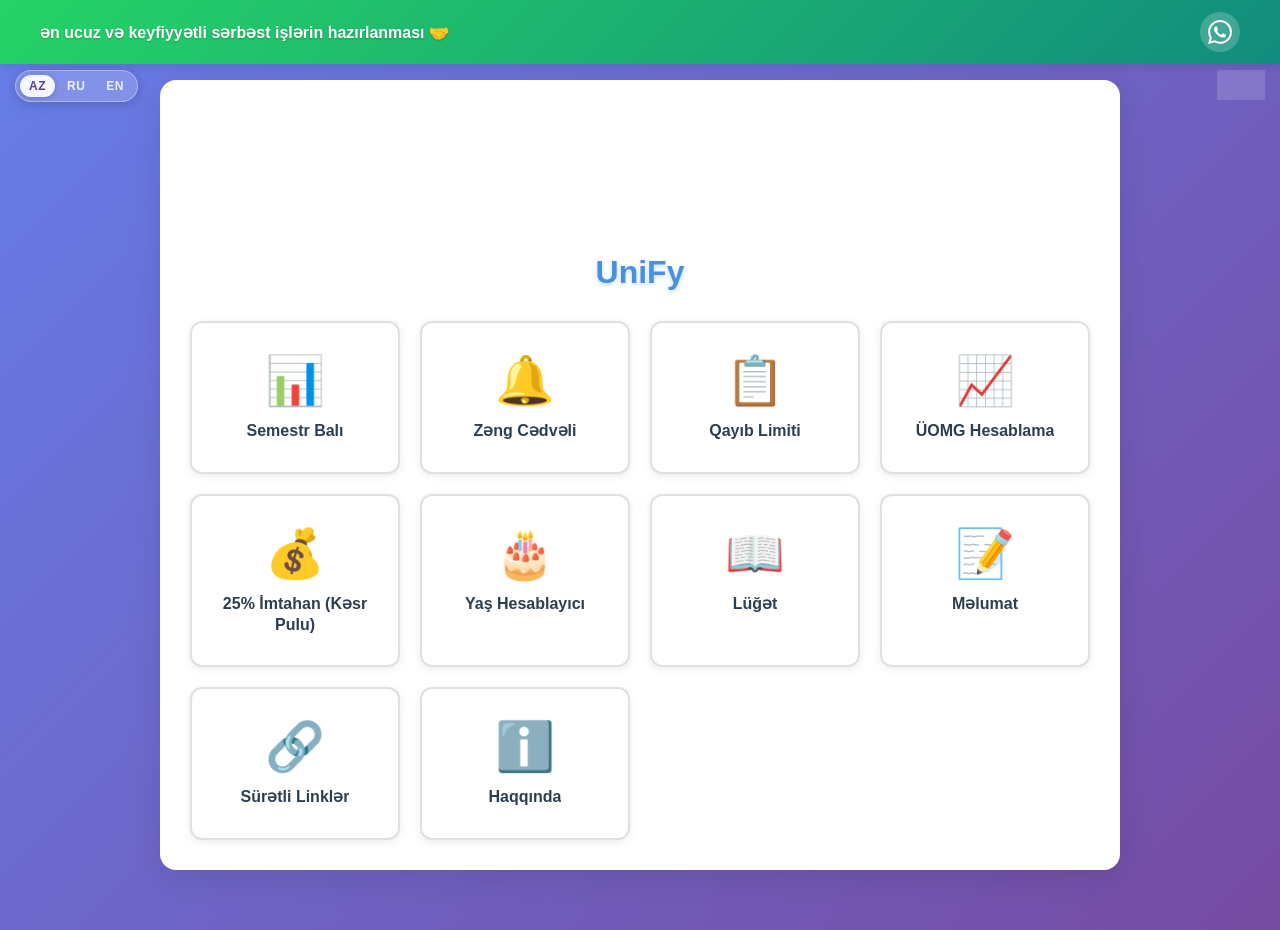
==== commit 642e4637: "feat: banner text (3 dil), performans optimizasiyasi (logo 1.6MB->276KB, cache headers), tetbiq sahi" ====
--- a/index.html
+++ b/index.html
@@ -116,7 +116,7 @@
     <!-- Banner - Sabit -->
     <div class="banner">
         <div class="banner-content">
-            <span data-i18n="banner_text">əməkdaşlıq üçün 🤝</span>
+            <span data-i18n="banner_text">ən ucuz və keyfiyyətli sərbəst işlərin hazırlanması 🤝</span>
             <a href="https://wa.me/994778000983?text=Salam!" class="whatsapp-btn" target="_blank" rel="noopener">
                 <svg width="24" height="24" viewBox="0 0 24 24" fill="white">
                     <path d="M17.472 14.382c-.297-.149-1.758-.867-2.03-.967-.273-.099-.471-.148-.67.15-.197.297-.767.966-.94 1.164-.173.199-.347.223-.644.075-.297-.15-1.255-.463-2.39-1.475-.883-.788-1.48-1.761-1.653-2.059-.173-.297-.018-.458.13-.606.134-.133.298-.347.446-.52.149-.174.198-.298.298-.497.099-.198.05-.371-.025-.52-.075-.149-.669-1.612-.916-2.207-.242-.579-.487-.5-.669-.51-.173-.008-.371-.01-.57-.01-.198 0-.52.074-.792.372-.272.297-1.04 1.016-1.04 2.479 0 1.462 1.065 2.875 1.213 3.074.149.198 2.096 3.2 5.077 4.487.709.306 1.262.489 1.694.625.712.227 1.36.195 1.871.118.571-.085 1.758-.719 2.006-1.413.248-.694.248-1.289.173-1.413-.074-.124-.272-.198-.57-.347m-5.421 7.403h-.004a9.87 9.87 0 01-5.031-1.378l-.361-.214-3.741.982.998-3.648-.235-.374a9.86 9.86 0 01-1.51-5.26c.001-5.45 4.436-9.884 9.888-9.884 2.64 0 5.122 1.03 6.988 2.898a9.825 9.825 0 012.893 6.994c-.003 5.45-4.437 9.884-9.885 9.884m8.413-18.297A11.815 11.815 0 0012.05 0C5.495 0 .16 5.335.157 11.892c0 2.096.547 4.142 1.588 5.945L.057 24l6.305-1.654a11.882 11.882 0 005.683 1.448h.005c6.554 0 11.89-5.335 11.893-11.893a11.821 11.821 0 00-3.48-8.413Z"/>
@@ -138,7 +138,7 @@
         <div class="ios-banner-content">
             <button class="ios-banner-close" onclick="closeIOSBanner()">✕</button>
             <div class="ios-banner-icon">
-                <img src="/logo.png" alt="UniFy Logo" style="width: 48px; height: 48px; border-radius: 12px;">
+                <img src="/icon-192.png" alt="UniFy Logo" width="48" height="48" style="width: 48px; height: 48px; border-radius: 12px;" loading="lazy" decoding="async">
             </div>
             <div class="ios-banner-text">
                 <h3 data-i18n="ios_install_title">UniFy Tətbiqini Quraşdır</h3>
@@ -158,7 +158,7 @@
         <!-- Ana Səhifə -->
         <div id="home-page" class="page active">
             <div class="logo-container">
-                <img src="/logo.png" alt="BDU Logo" class="main-logo">
+                <img src="/logo.png" alt="BDU Logo" class="main-logo" width="120" height="120" decoding="async" fetchpriority="high">
             </div>
             <h1 class="main-title">UniFy</h1>
             
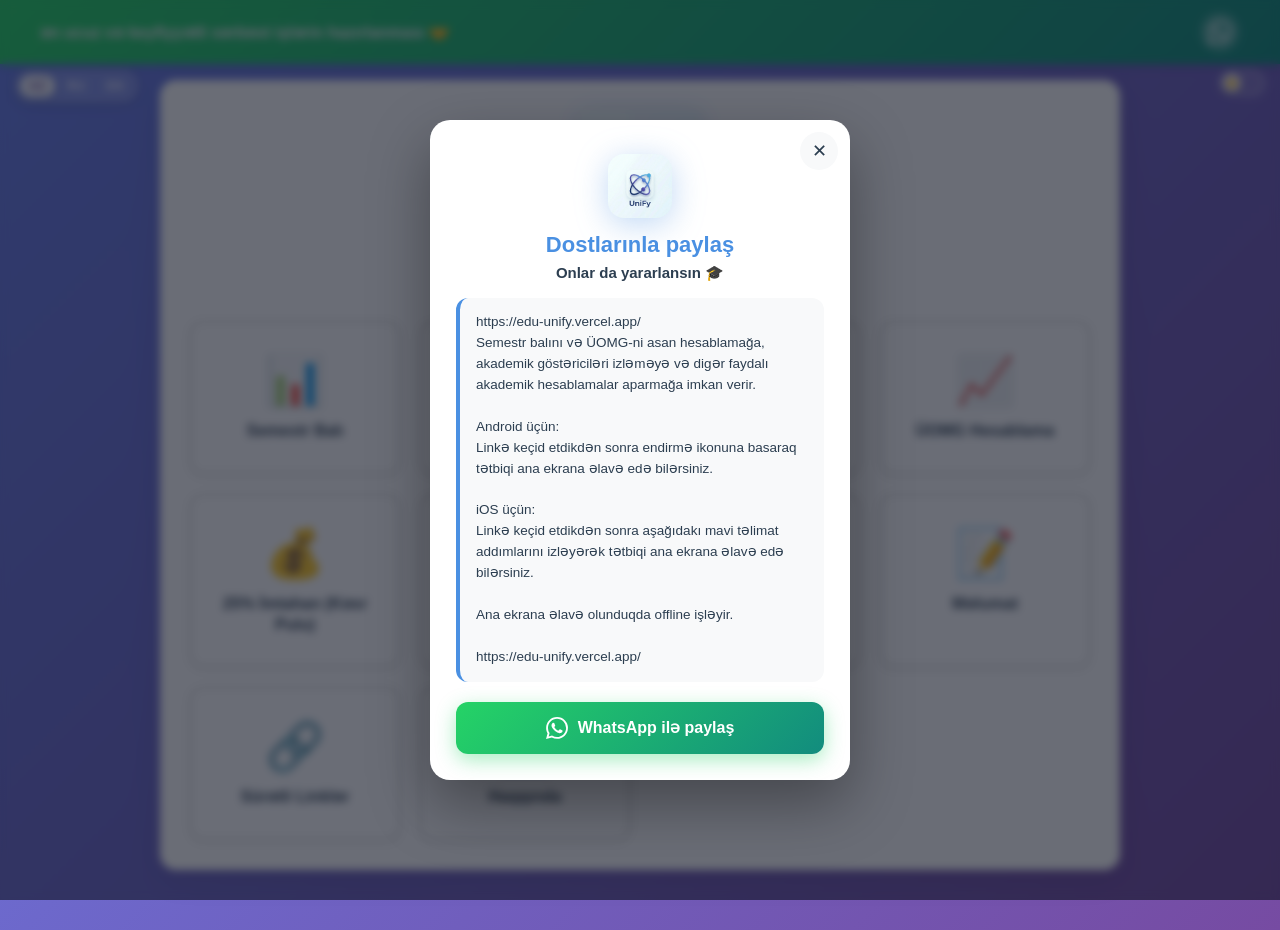
==== commit b93e1894: "feat: paylasma karti (3 defe gosterilir, WhatsApp paylasma, x duymesi), performans optimizasiyasi (s" ====
--- a/index.html
+++ b/index.html
@@ -47,13 +47,9 @@
     <link rel="manifest" href="/manifest.json">
     
     <!-- Icons -->
-    <link rel="icon" type="image/png" href="/logo.png">
-    <link rel="apple-touch-icon" href="/logo.png">
-    <link rel="apple-touch-icon" sizes="180x180" href="/logo.png">
-    <link rel="apple-touch-icon" sizes="167x167" href="/logo.png">
-    <link rel="apple-touch-icon" sizes="152x152" href="/logo.png">
-    <link rel="apple-touch-icon" sizes="120x120" href="/logo.png">
-    <link rel="apple-touch-startup-image" href="/logo.png">
+    <link rel="icon" type="image/png" href="/logo-256.png">
+    <link rel="apple-touch-icon" sizes="180x180" href="/apple-touch-icon.png">
+    <link rel="apple-touch-startup-image" href="/icon-512.png">
     
     <!-- DNS prefetch & preconnect -->
     <link rel="dns-prefetch" href="https://www.googletagmanager.com">
@@ -61,8 +57,7 @@
 
     <!-- Preload kritik resurslar - anında yüklənmə üçün -->
     <link rel="preload" href="/styles.css" as="style" fetchpriority="high">
-    <link rel="preload" href="/app.js" as="script" fetchpriority="high">
-    <link rel="preload" href="/icon-192.png" as="image" fetchpriority="high">
+    <link rel="preload" href="/logo-256.png" as="image" fetchpriority="high">
     <link rel="stylesheet" href="/styles.css">
 
     <!-- Critical inline style: splash ekranını gizlət, əsas layout strukturunu göstər -->
@@ -153,12 +148,47 @@
         </div>
     </div>
 
+    <!-- Paylaşma Kartı (Modal) -->
+    <div id="share-modal" class="share-modal" role="dialog" aria-modal="true" aria-labelledby="share-modal-title" style="display: none;">
+        <div class="share-modal-overlay" onclick="closeShareModal()"></div>
+        <div class="share-modal-card" role="document">
+            <button class="share-modal-close" onclick="closeShareModal()" aria-label="Bağla" title="Bağla">✕</button>
+
+            <div class="share-modal-icon" aria-hidden="true">
+                <img src="/icon-192.png" alt="" width="64" height="64" loading="lazy" decoding="async">
+            </div>
+
+            <h2 class="share-modal-title" id="share-modal-title" data-i18n="share_modal_title">Dostlarınla paylaş</h2>
+            <p class="share-modal-subtitle" data-i18n="share_modal_subtitle">Onlar da yararlansın 🎓</p>
+
+            <div class="share-modal-preview" data-i18n="share_message">https://edu-unify.vercel.app/
+Semestr balını və ÜOMG-ni asan hesablamağa, akademik göstəriciləri izləməyə və digər faydalı akademik hesablamalar aparmağa imkan verir.
+
+Android üçün:
+Linkə keçid etdikdən sonra endirmə ikonuna basaraq tətbiqi ana ekrana əlavə edə bilərsiniz.
+
+iOS üçün:
+Linkə keçid etdikdən sonra aşağıdakı mavi təlimat addımlarını izləyərək tətbiqi ana ekrana əlavə edə bilərsiniz.
+
+Ana ekrana əlavə olunduqda offline işləyir.
+
+https://edu-unify.vercel.app/</div>
+
+            <a href="#" id="share-whatsapp-btn" class="share-whatsapp-btn" target="_blank" rel="noopener" onclick="logShareClick()">
+                <svg width="22" height="22" viewBox="0 0 24 24" fill="currentColor" aria-hidden="true">
+                    <path d="M17.472 14.382c-.297-.149-1.758-.867-2.03-.967-.273-.099-.471-.148-.67.15-.197.297-.767.966-.94 1.164-.173.199-.347.223-.644.075-.297-.15-1.255-.463-2.39-1.475-.883-.788-1.48-1.761-1.653-2.059-.173-.297-.018-.458.13-.606.134-.133.298-.347.446-.52.149-.174.198-.298.298-.497.099-.198.05-.371-.025-.52-.075-.149-.669-1.612-.916-2.207-.242-.579-.487-.5-.669-.51-.173-.008-.371-.01-.57-.01-.198 0-.52.074-.792.372-.272.297-1.04 1.016-1.04 2.479 0 1.462 1.065 2.875 1.213 3.074.149.198 2.096 3.2 5.077 4.487.709.306 1.262.489 1.694.625.712.227 1.36.195 1.871.118.571-.085 1.758-.719 2.006-1.413.248-.694.248-1.289.173-1.413-.074-.124-.272-.198-.57-.347m-5.421 7.403h-.004a9.87 9.87 0 01-5.031-1.378l-.361-.214-3.741.982.998-3.648-.235-.374a9.86 9.86 0 01-1.51-5.26c.001-5.45 4.436-9.884 9.888-9.884 2.64 0 5.122 1.03 6.988 2.898a9.825 9.825 0 012.893 6.994c-.003 5.45-4.437 9.884-9.885 9.884m8.413-18.297A11.815 11.815 0 0012.05 0C5.495 0 .16 5.335.157 11.892c0 2.096.547 4.142 1.588 5.945L.057 24l6.305-1.654a11.882 11.882 0 005.683 1.448h.005c6.554 0 11.89-5.335 11.893-11.893a11.821 11.821 0 00-3.48-8.413Z"/>
+                </svg>
+                <span data-i18n="share_modal_btn">WhatsApp ilə paylaş</span>
+            </a>
+        </div>
+    </div>
+
     <!-- Ana Container -->
     <div class="container">
         <!-- Ana Səhifə -->
         <div id="home-page" class="page active">
             <div class="logo-container">
-                <img src="/logo.png" alt="BDU Logo" class="main-logo" width="120" height="120" decoding="async" fetchpriority="high">
+                <img src="/logo-256.png" alt="UniFy Logo" class="main-logo" width="120" height="120" decoding="async" fetchpriority="high">
             </div>
             <h1 class="main-title">UniFy</h1>
             
@@ -369,7 +399,7 @@
                    <span data-i18n="about_contact">İş birliyi üçün:</span><a href="https://wa.me/994778000983" data-i18n="about_contact_link">WhatsApp ilə əlaqə saxlayın</a>
                 </p>
                 <br>
-                <p>© 2026 v1.04.0</p>
+                <p>© 2026 v1.05.0</p>
             </div>
         </div>
 
--- a/styles.css
+++ b/styles.css
@@ -900,6 +900,161 @@
 }
 
 /* ============================================
+   Paylaşma Kartı (Share Modal)
+   ============================================ */
+.share-modal {
+    position: fixed;
+    inset: 0;
+    z-index: 2000;
+    display: flex;
+    align-items: center;
+    justify-content: center;
+    padding: 20px;
+    -webkit-tap-highlight-color: transparent;
+}
+
+.share-modal-overlay {
+    position: absolute;
+    inset: 0;
+    background: rgba(15, 20, 35, 0.62);
+    backdrop-filter: blur(4px);
+    -webkit-backdrop-filter: blur(4px);
+    animation: shareFadeIn 0.25s ease;
+}
+
+.share-modal-card {
+    position: relative;
+    width: 100%;
+    max-width: 420px;
+    max-height: calc(100vh - 40px);
+    overflow-y: auto;
+    -webkit-overflow-scrolling: touch;
+    background: var(--page-bg);
+    border-radius: 20px;
+    padding: 34px 26px 26px;
+    text-align: center;
+    box-shadow: 0 24px 60px rgba(0, 0, 0, 0.35);
+    animation: sharePopIn 0.32s cubic-bezier(0.18, 0.89, 0.32, 1.28);
+    box-sizing: border-box;
+}
+
+.share-modal-close {
+    position: absolute;
+    top: 12px;
+    right: 12px;
+    width: 38px;
+    height: 38px;
+    border: none;
+    border-radius: 50%;
+    background: var(--form-section-bg);
+    color: var(--text-dark);
+    font-size: 18px;
+    line-height: 1;
+    display: flex;
+    align-items: center;
+    justify-content: center;
+    cursor: pointer;
+    transition: background 0.2s, transform 0.2s;
+    z-index: 2;
+}
+
+.share-modal-close:hover {
+    background: var(--danger-color);
+    color: #fff;
+    transform: rotate(90deg);
+}
+
+.share-modal-icon {
+    display: flex;
+    justify-content: center;
+    margin-bottom: 14px;
+}
+
+.share-modal-icon img {
+    width: 64px;
+    height: 64px;
+    border-radius: 16px;
+    object-fit: contain;
+    filter: drop-shadow(0 6px 16px rgba(74, 144, 226, 0.35));
+}
+
+.share-modal-title {
+    font-size: 22px;
+    font-weight: 700;
+    color: var(--primary-color);
+    margin: 0 0 6px;
+    padding: 0 24px;
+}
+
+.share-modal-subtitle {
+    font-size: 15px;
+    font-weight: 600;
+    color: var(--text-dark);
+    margin: 0 0 16px;
+}
+
+.share-modal-preview {
+    text-align: left;
+    font-size: 13.5px;
+    line-height: 1.55;
+    color: var(--text-dark);
+    background: var(--form-section-bg);
+    border-left: 4px solid var(--primary-color);
+    border-radius: 12px;
+    padding: 14px 16px;
+    margin-bottom: 20px;
+    white-space: pre-line;
+    word-break: break-word;
+    overflow-wrap: anywhere;
+}
+
+.share-whatsapp-btn {
+    display: flex;
+    align-items: center;
+    justify-content: center;
+    gap: 10px;
+    width: 100%;
+    padding: 15px 20px;
+    background: linear-gradient(135deg, #25D366 0%, #128C7E 100%);
+    color: #FFFFFF;
+    font-size: 16px;
+    font-weight: 700;
+    text-decoration: none;
+    border-radius: 12px;
+    box-shadow: 0 6px 20px rgba(37, 211, 102, 0.4);
+    transition: transform 0.2s, box-shadow 0.2s, filter 0.2s;
+    box-sizing: border-box;
+}
+
+.share-whatsapp-btn:hover {
+    transform: translateY(-2px);
+    box-shadow: 0 10px 28px rgba(37, 211, 102, 0.55);
+    filter: brightness(1.05);
+}
+
+.share-whatsapp-btn:active {
+    transform: translateY(0);
+}
+
+.share-whatsapp-btn svg {
+    flex-shrink: 0;
+}
+
+@keyframes shareFadeIn {
+    from { opacity: 0; }
+    to   { opacity: 1; }
+}
+
+@keyframes sharePopIn {
+    from { opacity: 0; transform: scale(0.9) translateY(14px); }
+    to   { opacity: 1; transform: scale(1) translateY(0); }
+}
+
+body.share-modal-open {
+    overflow: hidden;
+}
+
+/* ============================================
    Responsive
    ============================================ */
 @media (max-width: 768px) {
@@ -1000,6 +1155,24 @@
     .absence-grid {
         grid-template-columns: 1fr;
     }
+
+    .share-modal-card {
+        padding: 30px 20px 22px;
+        border-radius: 18px;
+    }
+
+    .share-modal-title {
+        font-size: 20px;
+    }
+
+    .share-modal-preview {
+        font-size: 13px;
+    }
+
+    .share-whatsapp-btn {
+        font-size: 15px;
+        padding: 14px 16px;
+    }
 }
 
 @media (max-width: 480px) {
--- a/styles.css
+++ b/styles.css
@@ -900,6 +900,161 @@
 }
 
 /* ============================================
+   Paylaşma Kartı (Share Modal)
+   ============================================ */
+.share-modal {
+    position: fixed;
+    inset: 0;
+    z-index: 2000;
+    display: flex;
+    align-items: center;
+    justify-content: center;
+    padding: 20px;
+    -webkit-tap-highlight-color: transparent;
+}
+
+.share-modal-overlay {
+    position: absolute;
+    inset: 0;
+    background: rgba(15, 20, 35, 0.62);
+    backdrop-filter: blur(4px);
+    -webkit-backdrop-filter: blur(4px);
+    animation: shareFadeIn 0.25s ease;
+}
+
+.share-modal-card {
+    position: relative;
+    width: 100%;
+    max-width: 420px;
+    max-height: calc(100vh - 40px);
+    overflow-y: auto;
+    -webkit-overflow-scrolling: touch;
+    background: var(--page-bg);
+    border-radius: 20px;
+    padding: 34px 26px 26px;
+    text-align: center;
+    box-shadow: 0 24px 60px rgba(0, 0, 0, 0.35);
+    animation: sharePopIn 0.32s cubic-bezier(0.18, 0.89, 0.32, 1.28);
+    box-sizing: border-box;
+}
+
+.share-modal-close {
+    position: absolute;
+    top: 12px;
+    right: 12px;
+    width: 38px;
+    height: 38px;
+    border: none;
+    border-radius: 50%;
+    background: var(--form-section-bg);
+    color: var(--text-dark);
+    font-size: 18px;
+    line-height: 1;
+    display: flex;
+    align-items: center;
+    justify-content: center;
+    cursor: pointer;
+    transition: background 0.2s, transform 0.2s;
+    z-index: 2;
+}
+
+.share-modal-close:hover {
+    background: var(--danger-color);
+    color: #fff;
+    transform: rotate(90deg);
+}
+
+.share-modal-icon {
+    display: flex;
+    justify-content: center;
+    margin-bottom: 14px;
+}
+
+.share-modal-icon img {
+    width: 64px;
+    height: 64px;
+    border-radius: 16px;
+    object-fit: contain;
+    filter: drop-shadow(0 6px 16px rgba(74, 144, 226, 0.35));
+}
+
+.share-modal-title {
+    font-size: 22px;
+    font-weight: 700;
+    color: var(--primary-color);
+    margin: 0 0 6px;
+    padding: 0 24px;
+}
+
+.share-modal-subtitle {
+    font-size: 15px;
+    font-weight: 600;
+    color: var(--text-dark);
+    margin: 0 0 16px;
+}
+
+.share-modal-preview {
+    text-align: left;
+    font-size: 13.5px;
+    line-height: 1.55;
+    color: var(--text-dark);
+    background: var(--form-section-bg);
+    border-left: 4px solid var(--primary-color);
+    border-radius: 12px;
+    padding: 14px 16px;
+    margin-bottom: 20px;
+    white-space: pre-line;
+    word-break: break-word;
+    overflow-wrap: anywhere;
+}
+
+.share-whatsapp-btn {
+    display: flex;
+    align-items: center;
+    justify-content: center;
+    gap: 10px;
+    width: 100%;
+    padding: 15px 20px;
+    background: linear-gradient(135deg, #25D366 0%, #128C7E 100%);
+    color: #FFFFFF;
+    font-size: 16px;
+    font-weight: 700;
+    text-decoration: none;
+    border-radius: 12px;
+    box-shadow: 0 6px 20px rgba(37, 211, 102, 0.4);
+    transition: transform 0.2s, box-shadow 0.2s, filter 0.2s;
+    box-sizing: border-box;
+}
+
+.share-whatsapp-btn:hover {
+    transform: translateY(-2px);
+    box-shadow: 0 10px 28px rgba(37, 211, 102, 0.55);
+    filter: brightness(1.05);
+}
+
+.share-whatsapp-btn:active {
+    transform: translateY(0);
+}
+
+.share-whatsapp-btn svg {
+    flex-shrink: 0;
+}
+
+@keyframes shareFadeIn {
+    from { opacity: 0; }
+    to   { opacity: 1; }
+}
+
+@keyframes sharePopIn {
+    from { opacity: 0; transform: scale(0.9) translateY(14px); }
+    to   { opacity: 1; transform: scale(1) translateY(0); }
+}
+
+body.share-modal-open {
+    overflow: hidden;
+}
+
+/* ============================================
    Responsive
    ============================================ */
 @media (max-width: 768px) {
@@ -1000,6 +1155,24 @@
     .absence-grid {
         grid-template-columns: 1fr;
     }
+
+    .share-modal-card {
+        padding: 30px 20px 22px;
+        border-radius: 18px;
+    }
+
+    .share-modal-title {
+        font-size: 20px;
+    }
+
+    .share-modal-preview {
+        font-size: 13px;
+    }
+
+    .share-whatsapp-btn {
+        font-size: 15px;
+        padding: 14px 16px;
+    }
 }
 
 @media (max-width: 480px) {
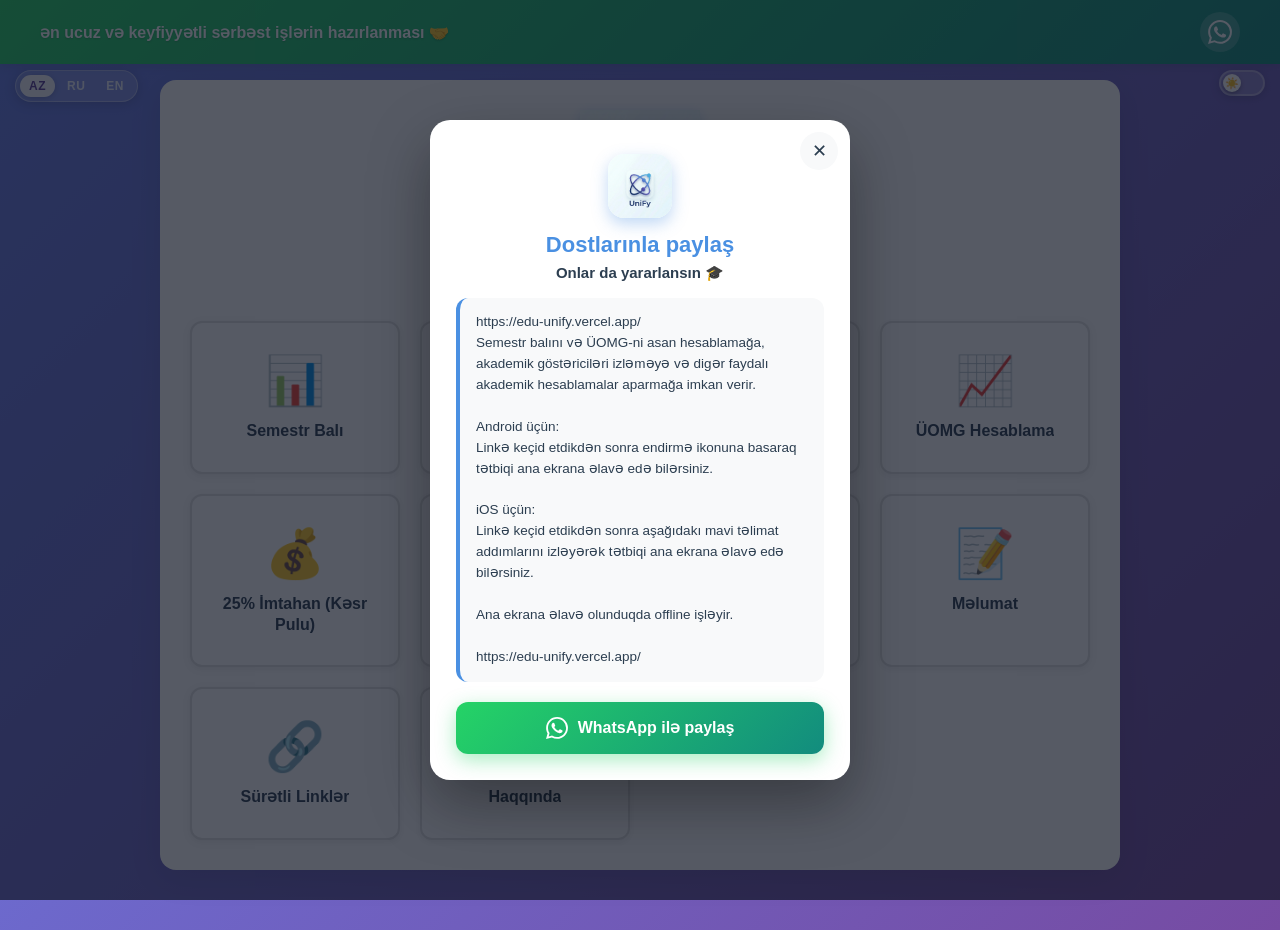
==== commit 322d9f56: "feat: paylasma karti limitsiz (her girisde cixir) + performans optimizasiyasi 1) Paylasma karti (Dos" ====
--- a/index.html
+++ b/index.html
@@ -55,16 +55,10 @@
     <link rel="dns-prefetch" href="https://www.googletagmanager.com">
     <link rel="dns-prefetch" href="https://glcgixnfjohomjoyyrwk.supabase.co">
 
-    <!-- Preload kritik resurslar - anında yüklənmə üçün -->
-    <link rel="preload" href="/styles.css" as="style" fetchpriority="high">
-    <link rel="preload" href="/logo-256.png" as="image" fetchpriority="high">
+    <!-- Kritik resurslar - tək stylesheet (dublikat preload silindi: 2 dəfə yükləmənin qarşısı) -->
     <link rel="stylesheet" href="/styles.css">
-
-    <!-- Critical inline style: splash ekranını gizlət, əsas layout strukturunu göstər -->
-    <style>
-      body{visibility:visible;}
-      .container{opacity:1;}
-    </style>
+    <!-- app.js-i paralel olaraq əvvəlcədən yüklə - "defer" ilə birlikdə gecikmə azalır -->
+    <link rel="preload" href="/app.js" as="script">
     
     <!-- JSON-LD Structured Data for SEO -->
     <script type="application/ld+json">
--- a/styles.css
+++ b/styles.css
@@ -73,6 +73,20 @@
     min-height: 100vh;
     padding-top: 60px;
     color: var(--text-dark);
+    /* Mobil: toxunma gecikməsini (300ms) və tap flash-ını aradan qaldırır */
+    -webkit-tap-highlight-color: transparent;
+}
+
+/* Bütün düymələr üçün sürətli toxunma - gecikmə/donma olmasın */
+button,
+a,
+.menu-btn,
+.calculate-btn,
+.generate-btn,
+.back-btn,
+.lang-btn,
+.install-btn {
+    touch-action: manipulation;
 }
 
 /* Theme dəyişimi zamanı animasiya olmadan - donma qarşısı */
@@ -171,9 +185,9 @@
     width: 120px;
     height: 120px;
     object-fit: contain;
-    filter: drop-shadow(0 4px 12px rgba(74, 144, 226, 0.3));
+    /* Performans: drop-shadow filter yerinə box-shadow (eyni görünüş, daha ucuz render) */
+    box-shadow: 0 4px 12px rgba(74, 144, 226, 0.3);
     /* Anında render - gecikməsiz görünmə */
-    content-visibility: auto;
     will-change: auto;
 }
 
@@ -372,8 +386,9 @@
     box-shadow: 0 4px 20px rgba(74, 144, 226, 0.4);
     z-index: 999;
     transition: transform 0.2s, box-shadow 0.2s;
-    /* Gecikməsiz - anında göstər */
-    animation: pulse 2s ease-in-out infinite;
+    /* Performans: sonsuz box-shadow animasiyası silindi (mobil donmaların səbəbi).
+       Düymə yalnız hover zamanı yumşaq dəyişir - daim repaint olmur. */
+    will-change: transform;
 }
 
 .install-btn:hover {
@@ -642,7 +657,9 @@
     position: fixed;
     top: 70px;
     right: 15px;
-    background: rgba(255, 255, 255, 0.15);
+    /* Performans: backdrop-filter silindi - scroll zamanı repaint/jank yaradırdı.
+       Vizual görünüş eyni qalır (yarı-şəffaf fon + kölgə). */
+    background: rgba(255, 255, 255, 0.22);
     border: 2px solid rgba(255, 255, 255, 0.3);
     border-radius: 50px;
     width: 46px;
@@ -652,7 +669,7 @@
     display: flex;
     align-items: center;
     padding: 2px;
-    backdrop-filter: blur(8px);
+    box-shadow: 0 2px 10px rgba(0,0,0,0.18);
 }
 
 .theme-toggle-btn .toggle-circle {
@@ -688,11 +705,10 @@
     z-index: 998;
     display: flex;
     gap: 3px;
+    /* Performans: backdrop-filter silindi - sabit (fixed) elementdə scroll jank yaradırdı */
     background: var(--lang-bg);
     border-radius: 20px;
     padding: 4px;
-    backdrop-filter: blur(10px);
-    -webkit-backdrop-filter: blur(10px);
     border: 1.5px solid var(--lang-border);
     box-shadow: 0 2px 12px rgba(0,0,0,0.18);
 }
@@ -916,10 +932,10 @@
 .share-modal-overlay {
     position: absolute;
     inset: 0;
-    background: rgba(15, 20, 35, 0.62);
-    backdrop-filter: blur(4px);
-    -webkit-backdrop-filter: blur(4px);
-    animation: shareFadeIn 0.25s ease;
+    /* Performans: blur silindi - modal açılışında gecikmə yaradırdı */
+    background: rgba(15, 20, 35, 0.7);
+    animation: shareFadeIn 0.2s ease;
+    contain: strict;
 }
 
 .share-modal-card {
@@ -975,7 +991,8 @@
     height: 64px;
     border-radius: 16px;
     object-fit: contain;
-    filter: drop-shadow(0 6px 16px rgba(74, 144, 226, 0.35));
+    /* Performans: filter yerinə box-shadow (repaint daha ucuz) */
+    box-shadow: 0 6px 16px rgba(74, 144, 226, 0.35);
 }
 
 .share-modal-title {
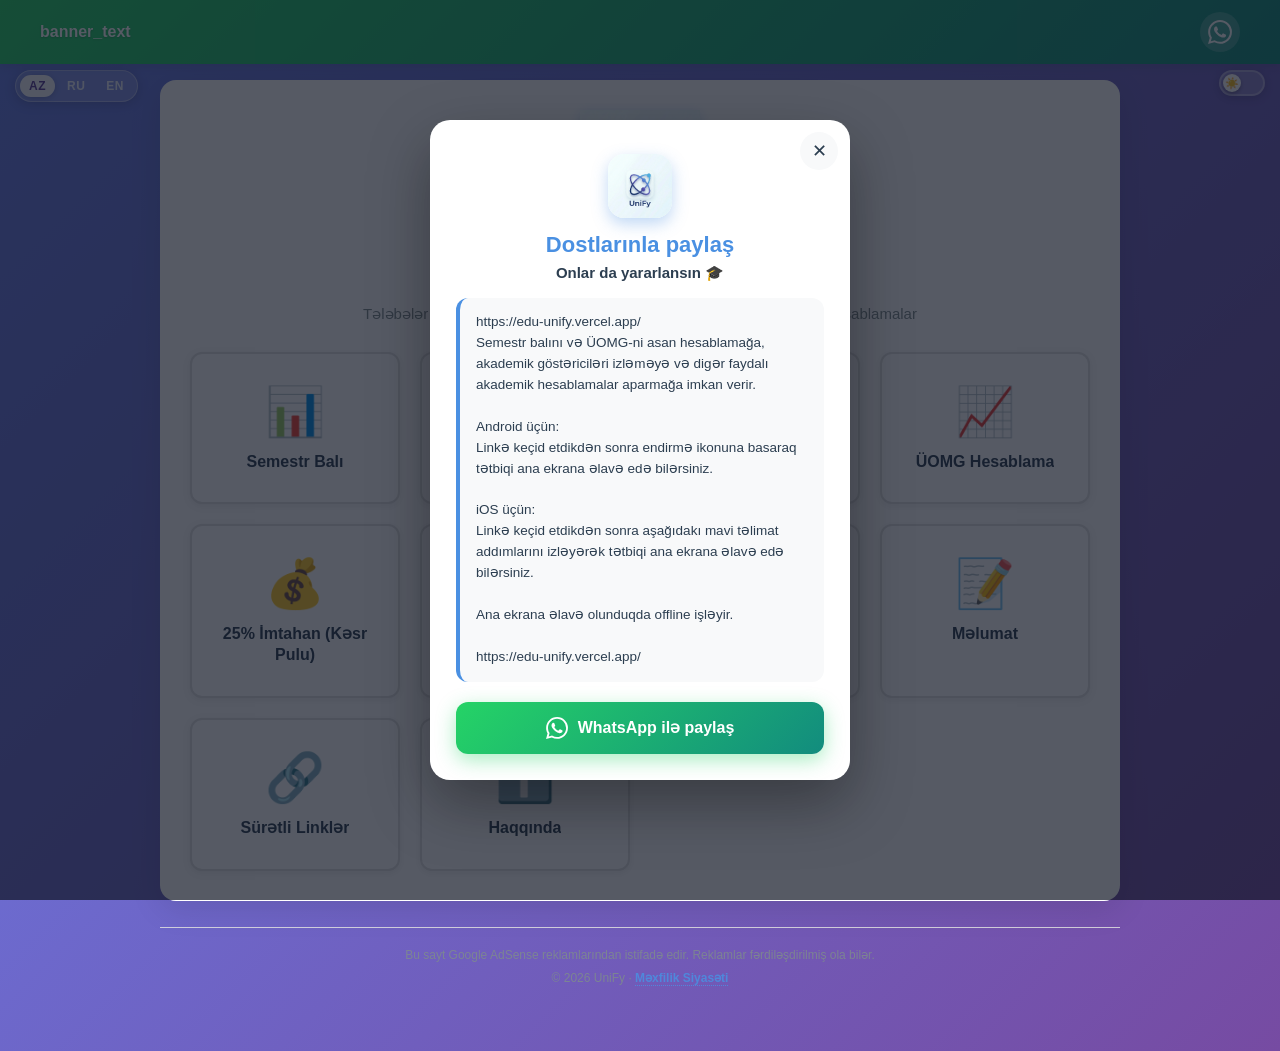
==== commit ade060de: "feat(adsense): Google AdSense inteqrasiyasi - ads.txt, Auto Ads, reklam saheleri, mexfilik siyaseti " ====
--- a/index.html
+++ b/index.html
@@ -54,6 +54,11 @@
     <!-- DNS prefetch & preconnect -->
     <link rel="dns-prefetch" href="https://www.googletagmanager.com">
     <link rel="dns-prefetch" href="https://glcgixnfjohomjoyyrwk.supabase.co">
+    <!-- Google reklam şəbəkəsi üçün əvvəlcədən bağlantı (sürətli yüklənmə) -->
+    <link rel="dns-prefetch" href="https://pagead2.googlesyndication.com">
+    <link rel="preconnect" href="https://pagead2.googlesyndication.com" crossorigin>
+    <link rel="preconnect" href="https://googleads.g.doubleclick.net" crossorigin>
+    <link rel="preconnect" href="https://tpc.googlesyndication.com" crossorigin>
 
     <!-- Kritik resurslar - tək stylesheet (dublikat preload silindi: 2 dəfə yükləmənin qarşısı) -->
     <link rel="stylesheet" href="/styles.css">
@@ -84,6 +89,18 @@
       gtag('js', new Date());
       gtag('config', 'G-9Q3VC90V6V');
     </script>
+
+    <!-- ============================================ -->
+    <!-- Google AdSense - Auto Ads (tək dəfə yüklənir) -->
+    <!-- Publisher ID: ca-pub-4652011000539116        -->
+    <!-- Bu script YALNIZ bu faylda var; başqa HTML   -->
+    <!-- səhifə yoxdur, ona görə təkrar yüklənmir.    -->
+    <!-- ============================================ -->
+    <script async src="https://pagead2.googlesyndication.com/pagead/js/adsbygoogle.js?client=ca-pub-4652011000539116"
+            crossorigin="anonymous"></script>
+
+    <!-- AdSense sayt təsdiqi (meta) -->
+    <meta name="google-adsense-account" content="ca-pub-4652011000539116">
 </head>
 <body>
     <h1 style="position:absolute; left:-9999px;">
@@ -105,7 +122,7 @@
     <!-- Banner - Sabit -->
     <div class="banner">
         <div class="banner-content">
-            <span data-i18n="banner_text">ən ucuz və keyfiyyətli sərbəst işlərin hazırlanması 🤝</span>
+            <span data-i18n="banner_text">Əməkdaşlıq üçün🤝</span>
             <a href="https://wa.me/994778000983?text=Salam!" class="whatsapp-btn" target="_blank" rel="noopener">
                 <svg width="24" height="24" viewBox="0 0 24 24" fill="white">
                     <path d="M17.472 14.382c-.297-.149-1.758-.867-2.03-.967-.273-.099-.471-.148-.67.15-.197.297-.767.966-.94 1.164-.173.199-.347.223-.644.075-.297-.15-1.255-.463-2.39-1.475-.883-.788-1.48-1.761-1.653-2.059-.173-.297-.018-.458.13-.606.134-.133.298-.347.446-.52.149-.174.198-.298.298-.497.099-.198.05-.371-.025-.52-.075-.149-.669-1.612-.916-2.207-.242-.579-.487-.5-.669-.51-.173-.008-.371-.01-.57-.01-.198 0-.52.074-.792.372-.272.297-1.04 1.016-1.04 2.479 0 1.462 1.065 2.875 1.213 3.074.149.198 2.096 3.2 5.077 4.487.709.306 1.262.489 1.694.625.712.227 1.36.195 1.871.118.571-.085 1.758-.719 2.006-1.413.248-.694.248-1.289.173-1.413-.074-.124-.272-.198-.57-.347m-5.421 7.403h-.004a9.87 9.87 0 01-5.031-1.378l-.361-.214-3.741.982.998-3.648-.235-.374a9.86 9.86 0 01-1.51-5.26c.001-5.45 4.436-9.884 9.888-9.884 2.64 0 5.122 1.03 6.988 2.898a9.825 9.825 0 012.893 6.994c-.003 5.45-4.437 9.884-9.885 9.884m8.413-18.297A11.815 11.815 0 0012.05 0C5.495 0 .16 5.335.157 11.892c0 2.096.547 4.142 1.588 5.945L.057 24l6.305-1.654a11.882 11.882 0 005.683 1.448h.005c6.554 0 11.89-5.335 11.893-11.893a11.821 11.821 0 00-3.48-8.413Z"/>
@@ -179,12 +196,26 @@
 
     <!-- Ana Container -->
     <div class="container">
+        <!-- ============ REKLAM: ÜST (header) ============
+             Responsive, məzmunu örtmür, CLS yaratmır.
+             AdSense doldurmayanda avtomatik gizlədilir. -->
+        <aside class="ad-wrapper" id="ad-slot-top" aria-label="Reklam">
+            <span class="ad-label">Reklam</span>
+            <ins class="adsbygoogle ad-unit"
+                 style="display:block"
+                 data-ad-client="ca-pub-4652011000539116"
+                 data-ad-slot="1234567890"
+                 data-ad-format="auto"
+                 data-full-width-responsive="true"></ins>
+        </aside>
+
         <!-- Ana Səhifə -->
         <div id="home-page" class="page active">
             <div class="logo-container">
                 <img src="/logo-256.png" alt="UniFy Logo" class="main-logo" width="120" height="120" decoding="async" fetchpriority="high">
             </div>
             <h1 class="main-title">UniFy</h1>
+            <p class="main-subtitle" data-i18n="main_subtitle">Tələbələr üçün semestr balı, ÜOMG, kəsr ödənişi və digər akademik hesablamalar</p>
             
             <div class="menu-grid">
                 <button class="menu-btn" onclick="showPage('semestr-page')">
@@ -390,7 +421,7 @@
                 </p>
                 <br>
                 <p>
-                   <span data-i18n="about_contact">İş birliyi üçün:</span><a href="https://wa.me/994778000983" data-i18n="about_contact_link">WhatsApp ilə əlaqə saxlayın</a>
+                   <span data-i18n="about_contact">Əməkdaşlıq üçün:</span><a href="https://wa.me/994778000983" data-i18n="about_contact_link">WhatsApp ilə əlaqə saxlayın</a>
                 </p>
                 <br>
                 <p>© 2026 v1.05.0</p>
@@ -417,6 +448,47 @@
             <h2 class="page-title" data-i18n="links_title">Sürətli Linklər</h2>
             <div class="links-list" id="links-list"></div>
         </div>
+
+        <!-- Məxfilik Siyasəti Səhifəsi (AdSense tələbi) -->
+        <div id="mexfilik-page" class="page">
+            <button class="back-btn" onclick="showPage('home-page')" data-i18n="back_btn">← Geri</button>
+            <h2 class="page-title" data-i18n="privacy_title">Məxfilik Siyasəti</h2>
+            <div class="info-box privacy-box">
+                <p data-i18n="privacy_p1">Bu sayt (UniFy - edu-unify.vercel.app) Google AdSense reklam xidmətindən istifadə edir.</p>
+                <br>
+                <p data-i18n="privacy_p2">Google və onun tərəfdaşları saytımıza daxil olduğunuzda kuki (cookie) fayllarından istifadə edərək reklamları göstərə bilər.</p>
+                <br>
+                <p data-i18n="privacy_p3">Google-un reklam kukiləri sayəsində sizə və digər istifadəçilərə daha uyğun reklamlar təqdim olunur. Bu kukilər fərdi identifikasiya üçün deyil, reklamların uyğunlaşdırılması üçün istifadə olunur.</p>
+                <br>
+                <p data-i18n="privacy_p4">Reklamların fərdiləşdirilməsini istəmirsinizsə, Google-un reklam parametrləri səhifəsindən (adssettings.google.com) bunu deaktiv edə bilərsiniz.</p>
+                <br>
+                <p data-i18n="privacy_p5">Saytımız hesablamaları yalnız sizin brauzerinizdə aparır; daxil etdiyiniz akademik məlumatlar heç bir serverə göndərilmir və saxlanmır.</p>
+                <br>
+                <p data-i18n="privacy_p6">Üçüncü tərəf reklam provayderləri haqqında ətraflı məlumat üçün Google-un məxfilik siyasətinə (policies.google.com/technologies/ads) baxa bilərsiniz.</p>
+            </div>
+        </div>
+
+        <!-- ============ REKLAM: ALT (footer) ============
+             Məzmundan sonra yerləşir - heç nəyi örtmür. -->
+        <aside class="ad-wrapper ad-wrapper-bottom" id="ad-slot-bottom" aria-label="Reklam">
+            <span class="ad-label">Reklam</span>
+            <ins class="adsbygoogle ad-unit"
+                 style="display:block"
+                 data-ad-client="ca-pub-4652011000539116"
+                 data-ad-slot="9876543210"
+                 data-ad-format="auto"
+                 data-full-width-responsive="true"></ins>
+        </aside>
+
+        <!-- Məxfilik & Şərtlər məlumatı (AdSense siyasəti tələbi) -->
+        <footer class="site-footer">
+            <p class="footer-note" data-i18n="footer_note">
+                Bu sayt Google AdSense reklamlarından istifadə edir. Reklamlar fərdiləşdirilmiş ola bilər.
+            </p>
+            <p class="footer-copy">© 2026 UniFy ·
+                <a href="#" class="footer-link" onclick="showPage('mexfilik-page'); return false;" data-i18n="privacy_title">Məxfilik Siyasəti</a>
+            </p>
+        </footer>
     </div>
 
     <script src="/app.js" defer></script>
--- a/styles.css
+++ b/styles.css
@@ -1281,3 +1281,176 @@
         font-size: 16px;
     }
 }
+
+/* ============================================
+   Google AdSense - Reklam sahələri
+   Məqsəd: məzmunu örtməyən, mobil-uyğun,
+   CLS yaratmayan sabit reklam blokları.
+   Reklam doldurulmayanda blok tamamilə gizlədilir.
+   ============================================ */
+
+.ad-wrapper {
+    position: relative;
+    display: block;
+    width: 100%;
+    margin: 0 0 18px;
+    padding: 0;
+    background: transparent;
+    /* Reklam yüklənməmişdən əvvəl hündürlük ayırmırıq - sıçrayış (CLS) olmasın */
+    min-height: 0;
+    overflow: hidden;
+    /* Reklamın üzərinə heç nə düşməsin */
+    isolation: isolate;
+    z-index: 0;
+}
+
+.ad-wrapper-bottom {
+    margin: 22px 0 8px;
+}
+
+/* "Reklam" etiketi - AdSense siyasətinə uyğun şəffaf bildiriş */
+.ad-label {
+    display: block;
+    font-size: 10px;
+    line-height: 1;
+    letter-spacing: 0.6px;
+    text-transform: uppercase;
+    color: var(--text-light);
+    opacity: 0.65;
+    margin-bottom: 4px;
+    text-align: left;
+    user-select: none;
+}
+
+/* Reklam konteyneri */
+.ad-unit {
+    display: block;
+    width: 100%;
+    min-width: 0;
+    /* Boş reklam yerində görünməz qalsın */
+    overflow: hidden;
+}
+
+/* AdSense tərəfindən doldurulmadıqda konteyner yox olsun */
+.ad-wrapper.is-empty {
+    display: none !important;
+}
+
+/* Ana səhifə alt başlığı */
+.main-subtitle {
+    text-align: center;
+    color: var(--text-light);
+    font-size: 15px;
+    line-height: 1.5;
+    max-width: 620px;
+    margin: -18px auto 26px;
+    padding: 0 6px;
+}
+
+/* Sayt footer-i (məxfilik/reklam bildirişi) */
+.site-footer {
+    margin-top: 26px;
+    padding: 18px 10px 6px;
+    text-align: center;
+    border-top: 1px solid var(--border-color);
+    opacity: 0.85;
+}
+
+.site-footer .footer-note {
+    font-size: 12px;
+    line-height: 1.6;
+    color: var(--text-light);
+    max-width: 720px;
+    margin: 0 auto 6px;
+}
+
+.site-footer .footer-copy {
+    font-size: 12px;
+    color: var(--text-light);
+    margin: 0;
+}
+
+/* Mobil uyğunlaşma - reklam sahələri tam enlə, sığdırılmış */
+@media (max-width: 768px) {
+    .ad-wrapper {
+        margin-bottom: 14px;
+    }
+
+    .ad-wrapper-bottom {
+        margin: 18px 0 4px;
+    }
+
+    .ad-label {
+        font-size: 9px;
+        margin-bottom: 3px;
+    }
+
+    .main-subtitle {
+        font-size: 13px;
+        margin: -12px auto 20px;
+    }
+}
+
+@media (max-width: 480px) {
+    .ad-wrapper {
+        margin-bottom: 12px;
+    }
+
+    .site-footer {
+        padding: 14px 6px 4px;
+    }
+
+    .site-footer .footer-note {
+        font-size: 11px;
+    }
+}
+
+/* Çap üçün - reklamları göstərmə */
+@media print {
+    .ad-wrapper,
+    .ad-label,
+    .site-footer {
+        display: none !important;
+    }
+}
+
+/* Məxfilik siyasəti səhifəsi */
+.privacy-box {
+    text-align: left;
+    padding: 24px 22px;
+    line-height: 1.7;
+}
+
+.privacy-box p {
+    font-size: 15px;
+    color: var(--text-dark);
+    margin: 0;
+    word-break: break-word;
+}
+
+.privacy-box br {
+    display: block;
+    content: "";
+    margin-top: 10px;
+}
+
+.site-footer .footer-link {
+    color: var(--primary-color);
+    text-decoration: none;
+    font-weight: 600;
+    border-bottom: 1px dotted currentColor;
+}
+
+.site-footer .footer-link:hover {
+    text-decoration: underline;
+}
+
+@media (max-width: 480px) {
+    .privacy-box {
+        padding: 18px 14px;
+    }
+
+    .privacy-box p {
+        font-size: 13.5px;
+    }
+}
